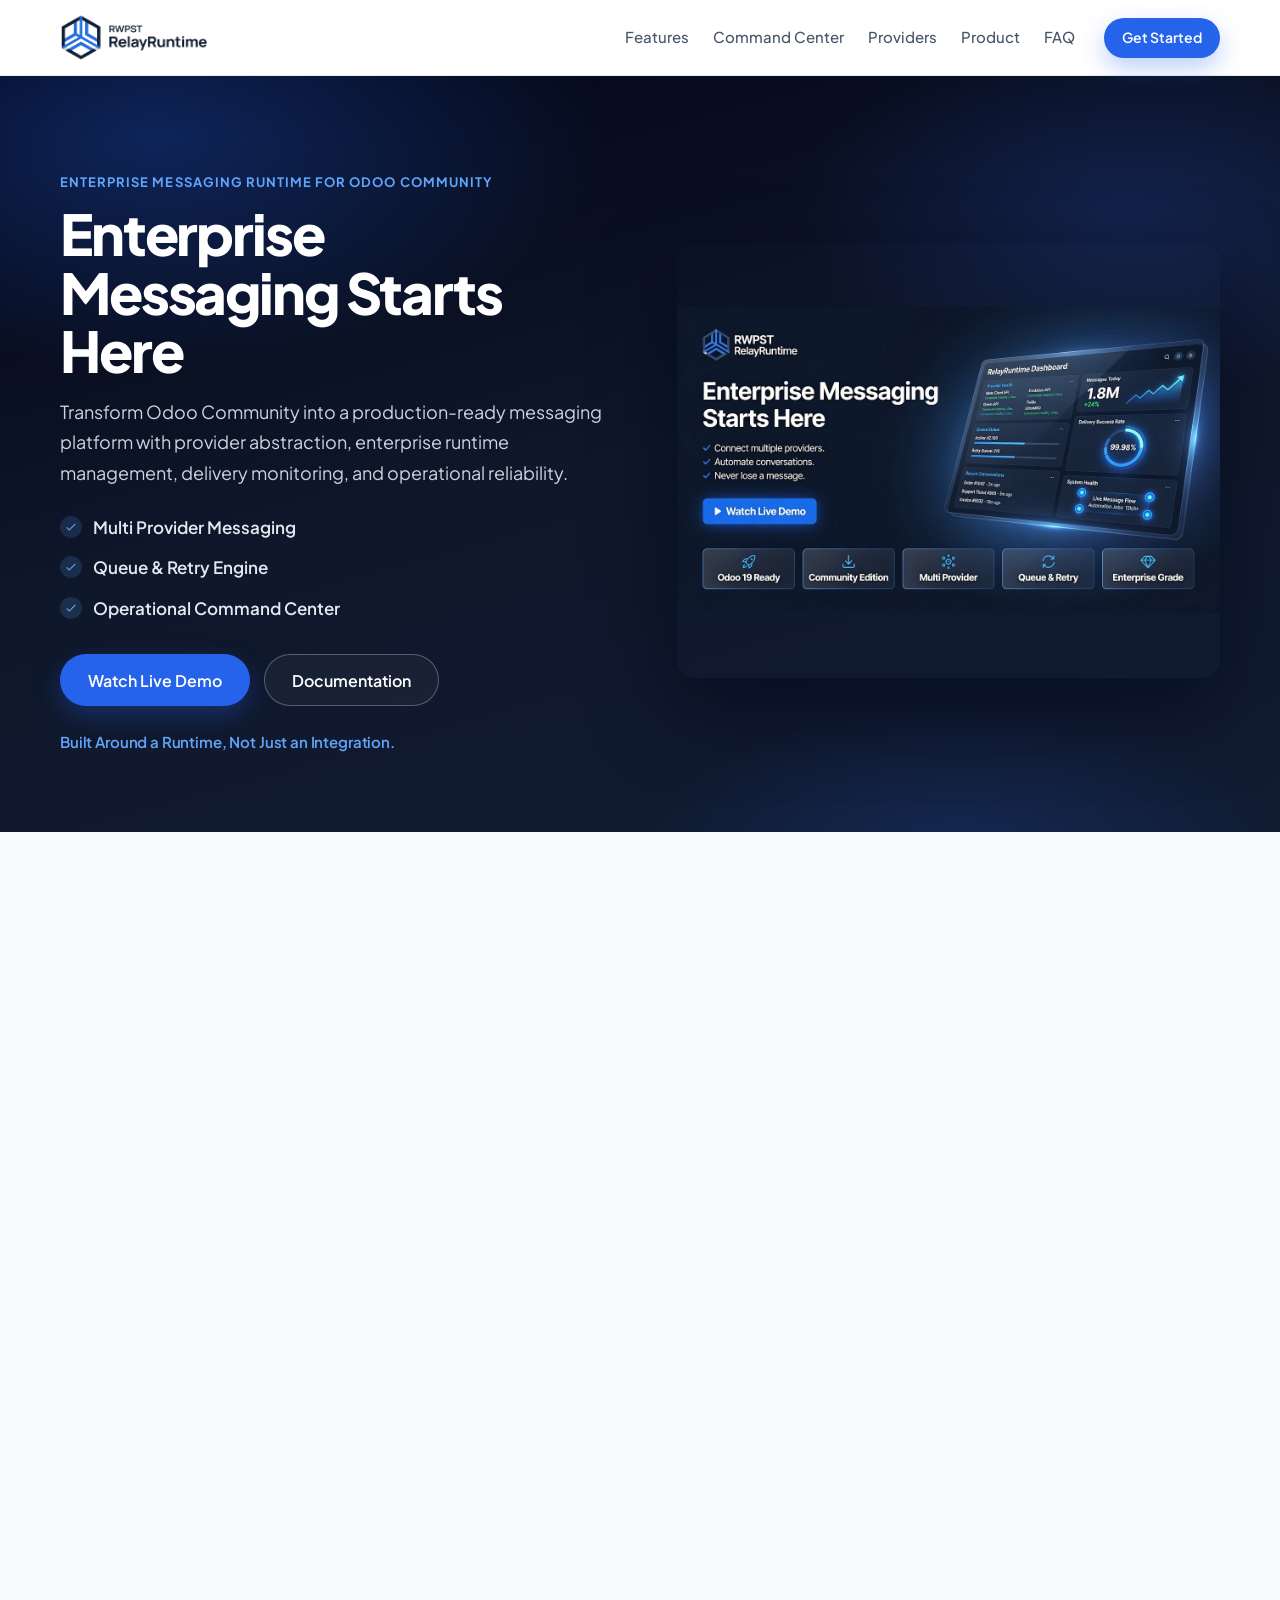
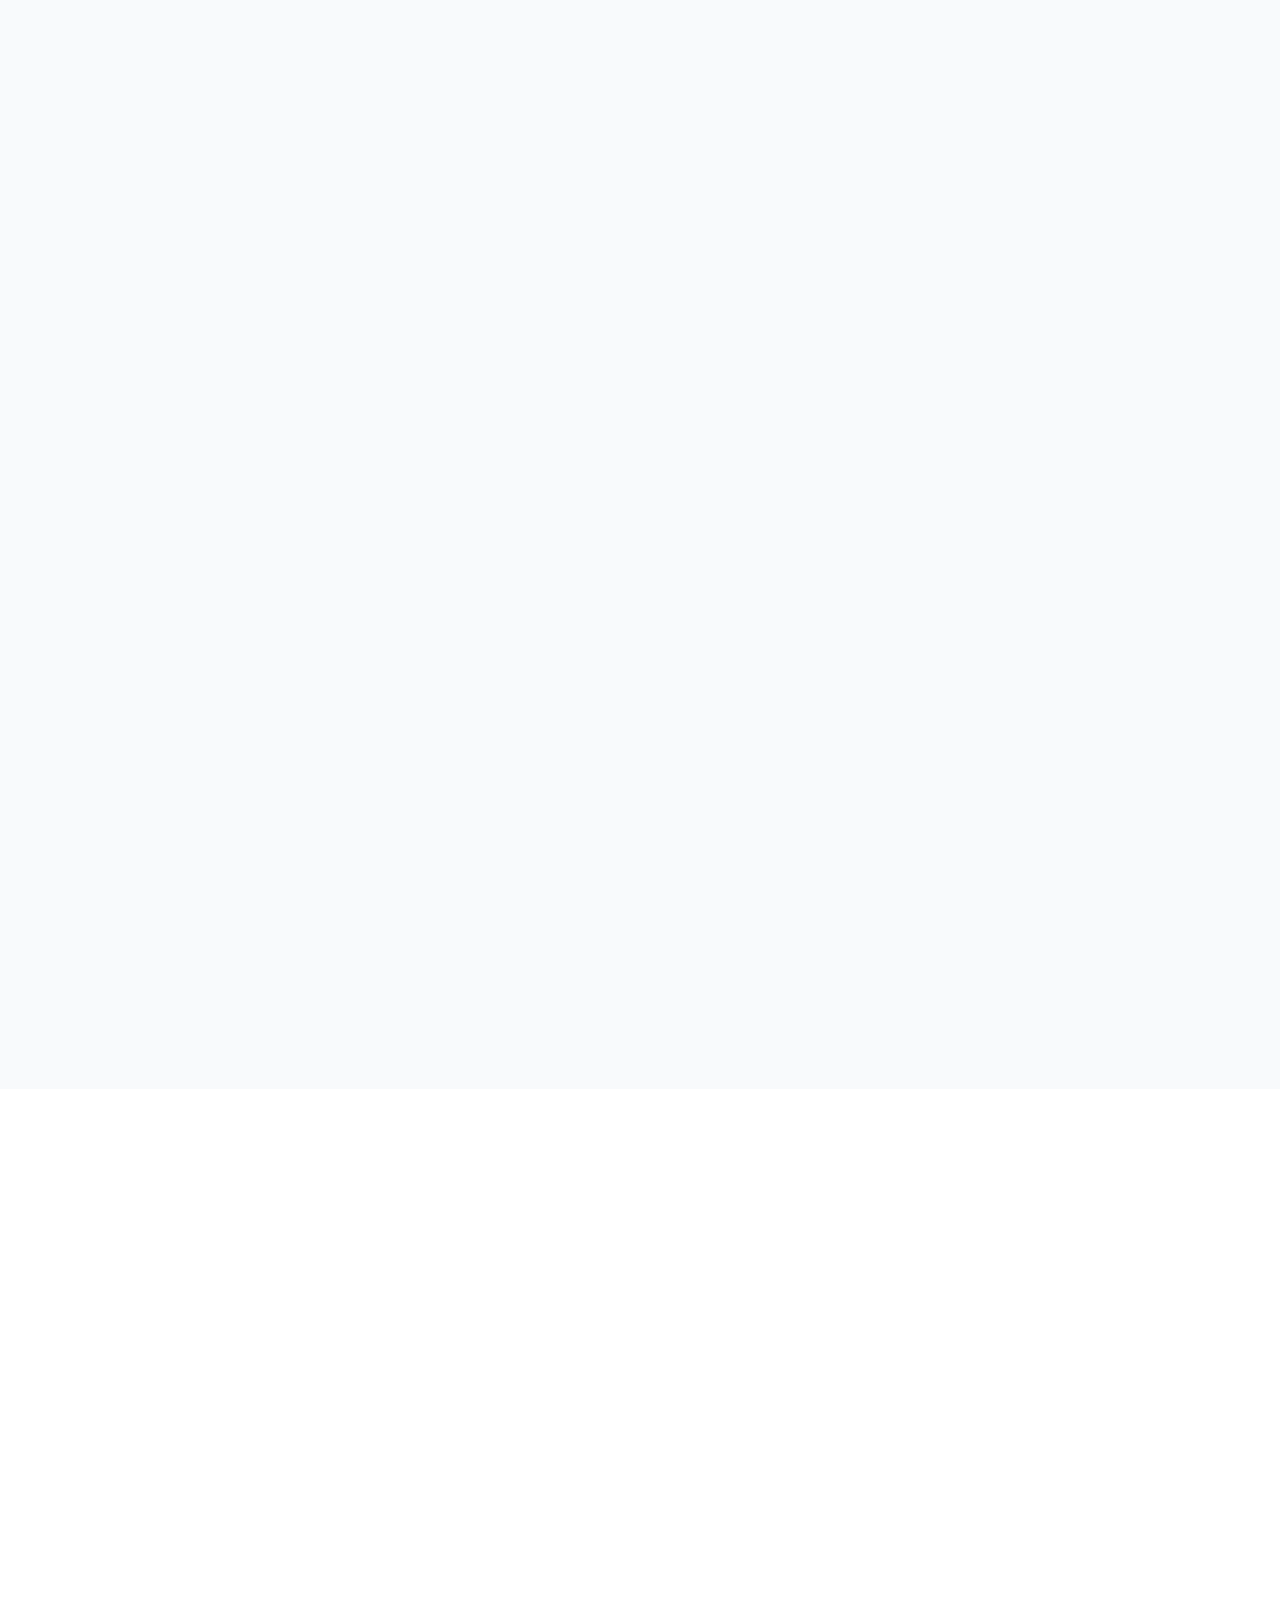
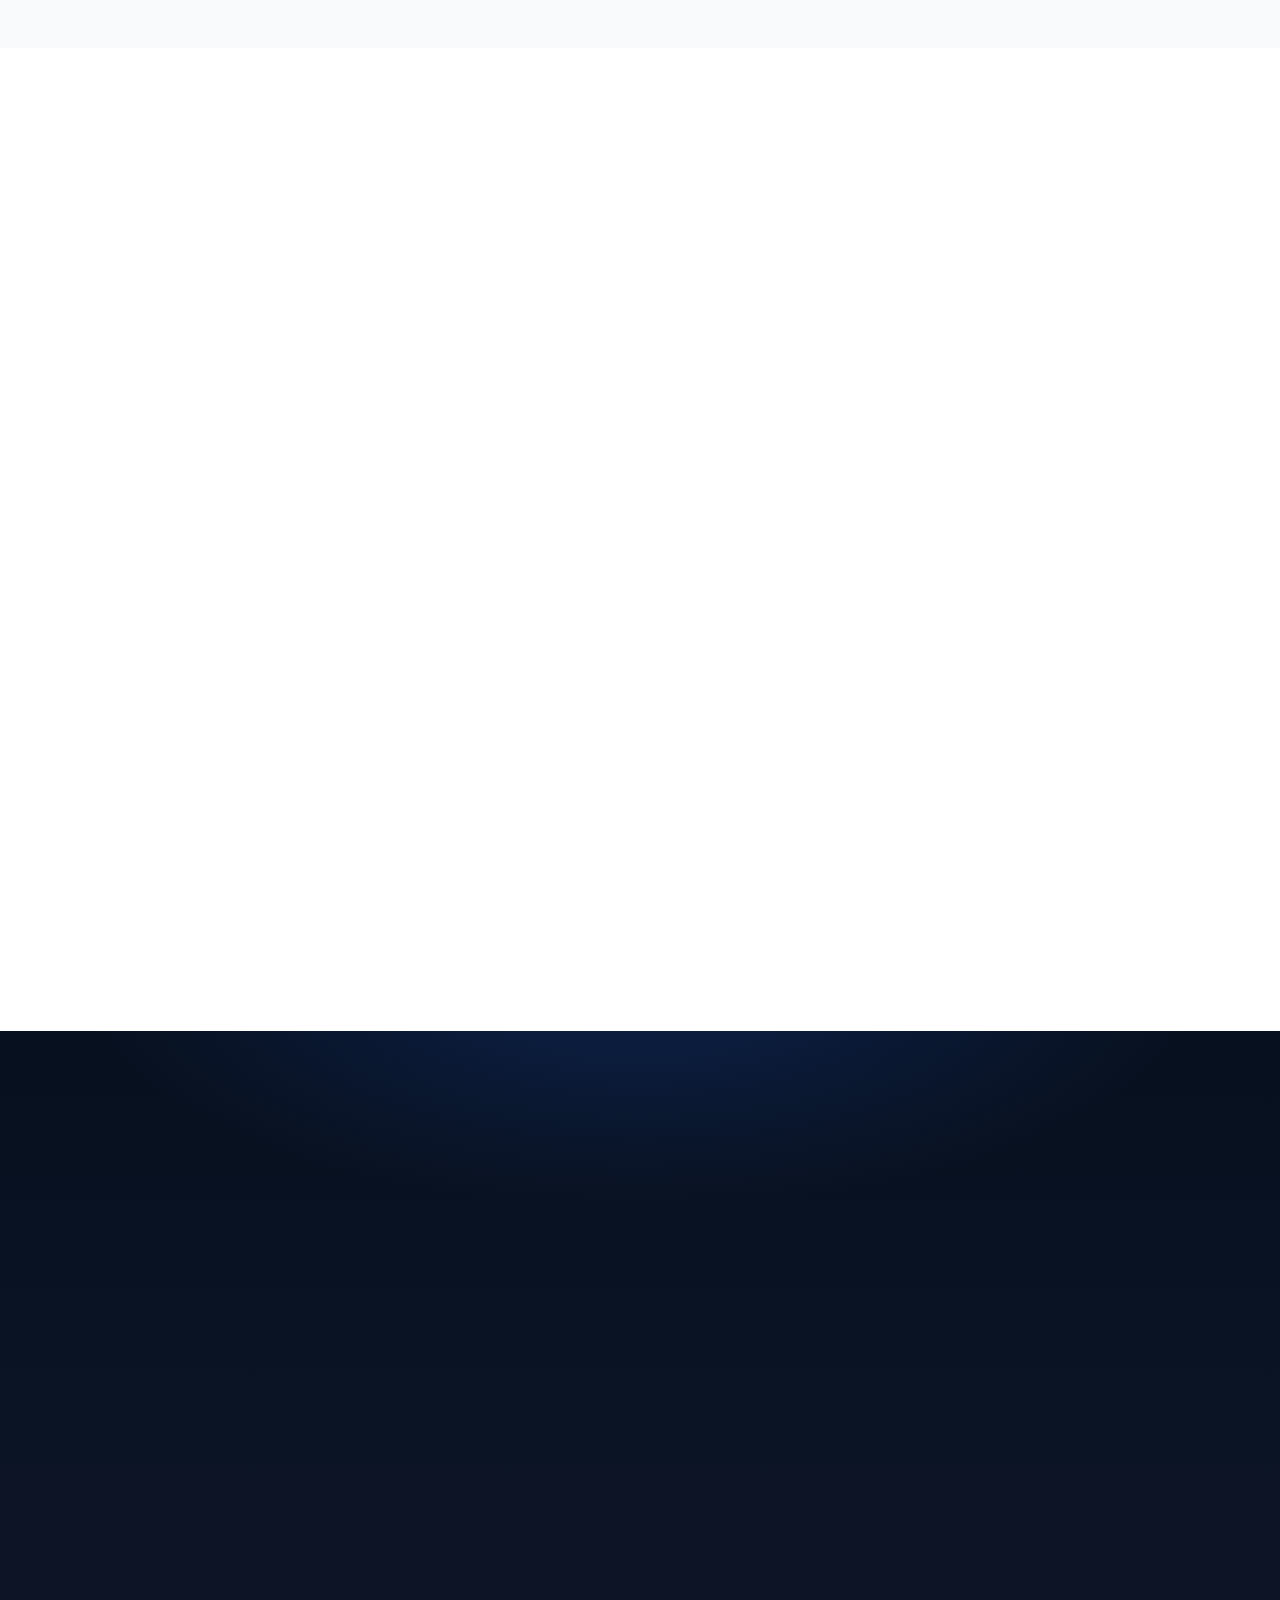
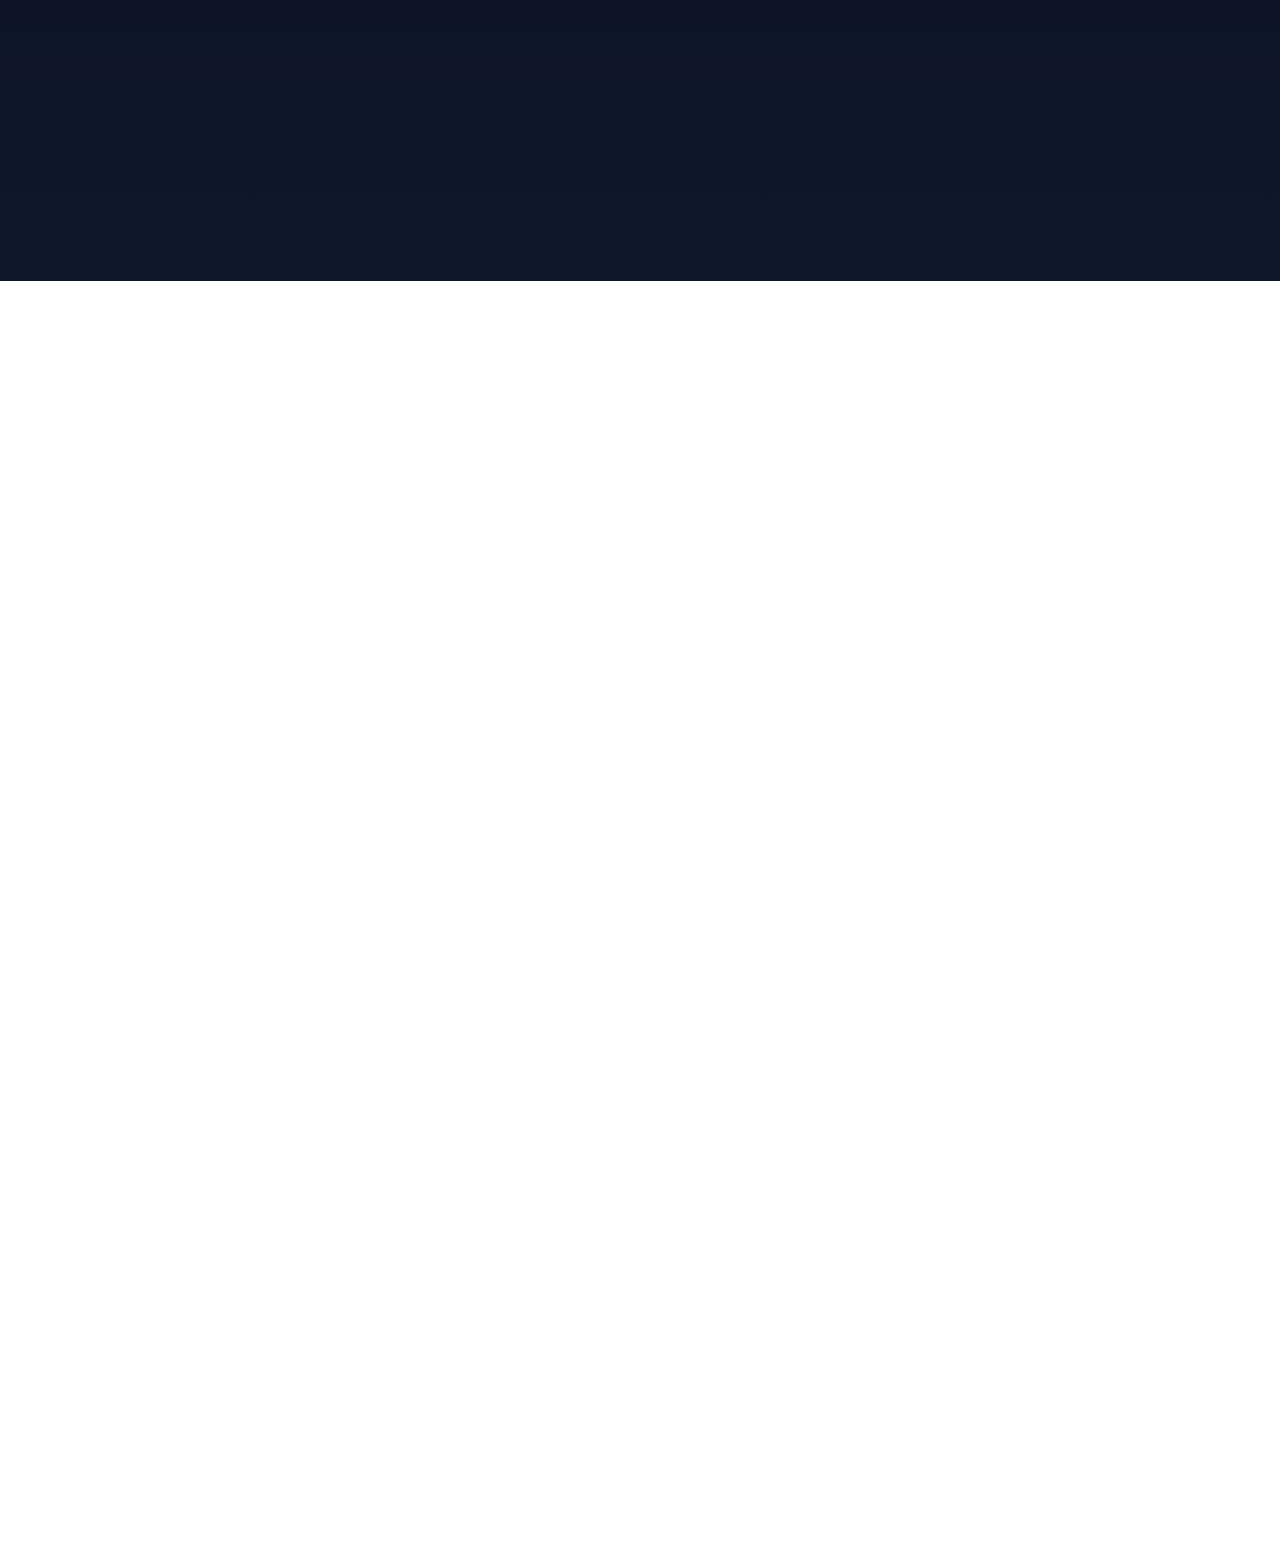
==== index.html @ c76830ab "deploy: create dedicated GitHub Pages website branch Co-authored-by: Cursor <cursoragent@cursor.com>" ====
<!DOCTYPE html>
<html lang="en">
<head>
  <meta charset="UTF-8">
  <meta name="viewport" content="width=device-width, initial-scale=1.0">
  <title>RelayRuntime | Enterprise Messaging Runtime for Odoo Community</title>
  <meta name="description" content="RelayRuntime transforms Odoo Community into a production-ready enterprise messaging platform with provider abstraction, queue management, retry engine, delivery monitoring, and operational analytics.">
  <meta name="keywords" content="Odoo WhatsApp, Enterprise Messaging, WhatsApp Integration, Provider Abstraction, Queue Engine, Retry Engine, RelayRuntime">
  <meta name="author" content="RWPST">
  <meta name="robots" content="index, follow">
  <meta name="theme-color" content="#0f172a">
  <link rel="canonical" href="https://nagwagabr-rwpst.github.io/odoo-whatsapp-platform/">
  <link rel="icon" href="assets/AppIcon.svg" type="image/svg+xml">
  <link rel="alternate icon" href="assets/AppIcon.png" type="image/png">
  <link rel="apple-touch-icon" href="assets/AppIcon.png">

  <meta property="og:type" content="website">
  <meta property="og:site_name" content="RelayRuntime">
  <meta property="og:title" content="RelayRuntime | Enterprise Messaging Runtime for Odoo Community">
  <meta property="og:description" content="RelayRuntime transforms Odoo Community into a production-ready enterprise messaging platform with provider abstraction, queue management, retry engine, delivery monitoring, and operational analytics.">
  <meta property="og:image" content="https://nagwagabr-rwpst.github.io/odoo-whatsapp-platform/assets/HorizontalLogo.png">
  <meta property="og:image:type" content="image/png">
  <meta property="og:image:alt" content="RelayRuntime — official horizontal brand logo">
  <meta property="og:url" content="https://nagwagabr-rwpst.github.io/odoo-whatsapp-platform/">

  <meta name="twitter:card" content="summary">
  <meta name="twitter:title" content="RelayRuntime | Enterprise Messaging Runtime for Odoo Community">
  <meta name="twitter:description" content="Enterprise Messaging Runtime for Odoo Community — provider abstraction, queue engine, retry engine, and operational command center.">
  <meta name="twitter:image" content="https://nagwagabr-rwpst.github.io/odoo-whatsapp-platform/assets/HorizontalLogo.png">
  <meta name="twitter:image:alt" content="RelayRuntime — official horizontal brand logo">

  <script type="application/ld+json">
  {
    "@context": "https://schema.org",
    "@type": "SoftwareApplication",
    "name": "RelayRuntime",
    "applicationCategory": "BusinessApplication",
    "operatingSystem": "Odoo 19 Community",
    "description": "Enterprise Messaging Runtime for Odoo Community with provider abstraction, queue processing, retry policies, operational monitoring, and delivery analytics.",
    "offers": {
      "@type": "Offer",
      "price": "0",
      "priceCurrency": "USD"
    },
    "author": {
      "@type": "Organization",
      "name": "RWPST",
      "logo": "https://nagwagabr-rwpst.github.io/odoo-whatsapp-platform/assets/HorizontalLogo.png"
    },
    "image": "https://nagwagabr-rwpst.github.io/odoo-whatsapp-platform/assets/HorizontalLogo.png",
    "logo": "https://nagwagabr-rwpst.github.io/odoo-whatsapp-platform/assets/HorizontalLogo.png",
    "url": "https://nagwagabr-rwpst.github.io/odoo-whatsapp-platform/"
  }
  </script>

  <script>document.documentElement.classList.add("js");</script>
  <link rel="preload" as="image" href="assets/HorizontalLogo.svg" type="image/svg+xml">
  <link rel="preload" as="image" href="assets/banner_1.png" fetchpriority="high">
  <link rel="preconnect" href="https://fonts.googleapis.com">
  <link rel="preconnect" href="https://fonts.gstatic.com" crossorigin>
  <link href="https://fonts.googleapis.com/css2?family=Plus+Jakarta+Sans:wght@400;500;600;700;800&display=swap" rel="stylesheet">
  <link rel="stylesheet" href="css/style.css">
  <link rel="stylesheet" href="css/responsive.css">
</head>
<body>
  <a class="skip-link" href="#main">Skip to content</a>

  <header class="site-header" id="top" data-header>
    <nav class="nav" aria-label="Primary">
      <a class="brand brand--desktop" href="#top" aria-label="RelayRuntime — home">
        <img
          class="brand__logo"
          src="assets/HorizontalLogo.svg"
          alt="RWPST RelayRuntime"
          width="240"
          height="56"
          decoding="async"
        >
      </a>
      <a class="brand brand--mobile" href="#top" aria-label="RelayRuntime — home">
        <img
          class="brand__appicon"
          src="assets/AppIcon.svg"
          alt=""
          width="40"
          height="40"
          decoding="async"
        >
        <span class="brand__name">RelayRuntime</span>
      </a>

      <button class="nav__toggle" type="button" aria-expanded="false" aria-controls="nav-menu" aria-label="Open navigation menu">
        <span class="nav__toggle-bars" aria-hidden="true">
          <span></span><span></span><span></span>
        </span>
      </button>

      <ul class="nav__menu" id="nav-menu">
        <li><a href="#features">Features</a></li>
        <li><a href="#command-center">Command Center</a></li>
        <li><a href="#providers">Providers</a></li>
        <li><a href="#experience">Product</a></li>
        <li><a href="#faq">FAQ</a></li>
        <li><a class="btn btn--sm btn--primary" href="#cta">Get Started</a></li>
      </ul>
    </nav>
  </header>

  <main id="main">

    <!-- 1. Hero -->
    <section class="hero" id="hero" aria-labelledby="hero-title">
      <div class="hero__glow" aria-hidden="true"></div>
      <div class="container hero__grid">
        <div class="hero__content">
          <p class="eyebrow">Enterprise Messaging Runtime for Odoo Community</p>
          <h1 id="hero-title">Enterprise Messaging Starts Here</h1>
          <p class="hero__sub">
            Transform Odoo Community into a production-ready messaging platform with provider abstraction, enterprise runtime management, delivery monitoring, and operational reliability.
          </p>
          <ul class="hero__bullets" aria-label="Key capabilities">
            <li>
              <span class="check" aria-hidden="true">
                <svg viewBox="0 0 20 20"><path d="M7.5 13.2 4.3 10l-1.1 1.1L7.5 15.4l9.3-9.3L15.7 5z"/></svg>
              </span>
              Multi Provider Messaging
            </li>
            <li>
              <span class="check" aria-hidden="true">
                <svg viewBox="0 0 20 20"><path d="M7.5 13.2 4.3 10l-1.1 1.1L7.5 15.4l9.3-9.3L15.7 5z"/></svg>
              </span>
              Queue &amp; Retry Engine
            </li>
            <li>
              <span class="check" aria-hidden="true">
                <svg viewBox="0 0 20 20"><path d="M7.5 13.2 4.3 10l-1.1 1.1L7.5 15.4l9.3-9.3L15.7 5z"/></svg>
              </span>
              Operational Command Center
            </li>
          </ul>
          <div class="hero__actions">
            <a class="btn btn--primary btn--lg" href="#experience">
              Watch Live Demo
            </a>
            <a class="btn btn--ghost btn--lg" href="https://github.com/nagwagabr-rwpst/odoo-whatsapp-platform/tree/main/docs" target="_blank" rel="noopener noreferrer">
              Documentation
              <span class="sr-only">(opens in a new tab)</span>
            </a>
          </div>
          <p class="hero__positioning">Built Around a Runtime, Not Just an Integration.</p>
        </div>

        <div class="hero__visual">
          <figure class="hero-media">
            <button type="button" class="lightbox-trigger hero-media__trigger" data-lightbox="assets/banner_1.png" data-alt="RelayRuntime operational dashboard from the official hero banner" aria-label="Enlarge product visual from hero banner">
              <img
                class="hero-media__img"
                src="assets/banner_1.png"
                alt="RelayRuntime operational dashboard — multi-provider health, queue status, and delivery analytics"
                width="1260"
                height="630"
                decoding="async"
                fetchpriority="high"
                sizes="(max-width: 768px) 100vw, 48vw"
              >
            </button>
            <figcaption class="sr-only">Official RelayRuntime hero banner — product visual</figcaption>
          </figure>
        </div>
      </div>
    </section>

    <!-- 2. Problem -->
    <section class="section section--muted" id="problem" aria-labelledby="problem-title">
      <div class="container">
        <header class="section__header reveal reveal--up">
          <h2 id="problem-title">Enterprise Messaging Is More Than Sending Messages</h2>
          <p class="section__lead">
            Businesses quickly outgrow basic messaging integrations.
            As messaging volume increases, organizations face delivery failures, provider limitations, missing observability, and operational complexity.
            RelayRuntime solves these challenges by introducing an enterprise messaging runtime.
          </p>
        </header>
        <div class="card-grid card-grid--3">
          <article class="card card--problem reveal reveal--in" style="--delay: 0">
            <div class="card__icon" aria-hidden="true">
              <svg viewBox="0 0 24 24" fill="none" stroke="currentColor" stroke-width="1.75"><path d="M12 3v3M12 18v3M3 12h3M18 12h3M5.6 5.6l2.1 2.1M16.3 16.3l2.1 2.1M18.4 5.6l-2.1 2.1M7.7 16.3l-2.1 2.1"/><circle cx="12" cy="12" r="3.5"/></svg>
            </div>
            <h3>Single Provider Dependency</h3>
            <p>Tight coupling to one provider locks workflows and blocks change.</p>
          </article>
          <article class="card card--problem reveal reveal--in" style="--delay: 1">
            <div class="card__icon" aria-hidden="true">
              <svg viewBox="0 0 24 24" fill="none" stroke="currentColor" stroke-width="1.75"><path d="M4 12h4l2-6 4 12 2-6h4"/></svg>
            </div>
            <h3>No Retry Engine</h3>
            <p>Failed deliveries disappear without structured recovery policies.</p>
          </article>
          <article class="card card--problem reveal reveal--in" style="--delay: 2">
            <div class="card__icon" aria-hidden="true">
              <svg viewBox="0 0 24 24" fill="none" stroke="currentColor" stroke-width="1.75"><rect x="3" y="4" width="18" height="6" rx="1.5"/><rect x="3" y="14" width="18" height="6" rx="1.5"/></svg>
            </div>
            <h3>No Queue Processing</h3>
            <p>Volume spikes overwhelm ad-hoc send buttons and block operations.</p>
          </article>
          <article class="card card--problem reveal reveal--in" style="--delay: 3">
            <div class="card__icon" aria-hidden="true">
              <svg viewBox="0 0 24 24" fill="none" stroke="currentColor" stroke-width="1.75"><path d="M3 12a9 9 0 1 0 9-9"/><path d="M3 4v5h5"/><circle cx="12" cy="12" r="2"/></svg>
            </div>
            <h3>No Monitoring</h3>
            <p>Operators cannot observe queues, campaigns, or live delivery health.</p>
          </article>
          <article class="card card--problem reveal reveal--in" style="--delay: 4">
            <div class="card__icon" aria-hidden="true">
              <svg viewBox="0 0 24 24" fill="none" stroke="currentColor" stroke-width="1.75"><path d="M4 19V5"/><path d="M4 19h16"/><path d="M8 15v-4"/><path d="M12 15V8"/><path d="M16 15v-6"/></svg>
            </div>
            <h3>No Delivery Analytics</h3>
            <p>Without delivery analytics, teams cannot measure or improve reliability.</p>
          </article>
          <article class="card card--problem reveal reveal--in" style="--delay: 5">
            <div class="card__icon" aria-hidden="true">
              <svg viewBox="0 0 24 24" fill="none" stroke="currentColor" stroke-width="1.75"><path d="M12 7v5l3 2"/><circle cx="12" cy="12" r="9"/></svg>
            </div>
            <h3>Manual Operations</h3>
            <p>Manual interventions do not scale when messaging becomes mission-critical.</p>
          </article>
        </div>
      </div>
    </section>

    <!-- 3. Solution -->
    <section class="section" id="solution" aria-labelledby="solution-title">
      <div class="container">
        <header class="section__header reveal reveal--up">
          <p class="eyebrow">Production Ready. Not Demo Ready.</p>
          <h2 id="solution-title">One Runtime. Multiple Providers.</h2>
          <p class="section__lead">
            RelayRuntime introduces a messaging runtime layer between Odoo and providers.
          </p>
        </header>
        <div class="solution-panel reveal reveal--in">
          <p class="solution-panel__intro">The runtime handles</p>
          <ul class="solution-list">
            <li>Routing</li>
            <li>Queues</li>
            <li>Retry</li>
            <li>Monitoring</li>
            <li>Analytics</li>
            <li>Provider abstraction</li>
          </ul>
        </div>
      </div>
    </section>

    <!-- 4. Key Features -->
    <section class="section section--muted" id="features" aria-labelledby="features-title">
      <div class="container">
        <header class="section__header reveal reveal--up">
          <h2 id="features-title">Key Features</h2>
          <p class="section__lead">
            Built Around a Runtime, Not Just an Integration — queue engine, retry engine, delivery analytics, and provider independence.
          </p>
        </header>
        <div class="card-grid card-grid--3">
          <article class="card card--feature reveal reveal--in" style="--delay: 0">
            <div class="card__icon card__icon--accent" aria-hidden="true">
              <svg viewBox="0 0 24 24" fill="none" stroke="currentColor" stroke-width="1.75"><circle cx="6" cy="12" r="2.5"/><circle cx="18" cy="6" r="2.5"/><circle cx="18" cy="18" r="2.5"/><path d="M8.3 11.2 15.5 7.2M8.3 12.8l7.2 4"/></svg>
            </div>
            <h3>Multi Provider</h3>
            <p>Connect Meta, Green API, Evolution, Twilio, UltraMsg, Gupshup, or a custom provider through one runtime.</p>
          </article>
          <article class="card card--feature reveal reveal--in" style="--delay: 1">
            <div class="card__icon card__icon--accent" aria-hidden="true">
              <svg viewBox="0 0 24 24" fill="none" stroke="currentColor" stroke-width="1.75"><path d="M4 7h12v4H4z"/><path d="M8 13h12v4H8z"/><path d="M4 17h2"/><path d="M18 7h2"/></svg>
            </div>
            <h3>Queue Engine</h3>
            <p>Process outbound messaging through a durable queue engine designed for production volume.</p>
          </article>
          <article class="card card--feature reveal reveal--in" style="--delay: 2">
            <div class="card__icon card__icon--accent" aria-hidden="true">
              <svg viewBox="0 0 24 24" fill="none" stroke="currentColor" stroke-width="1.75"><path d="M20 12a8 8 0 1 1-2.2-5.5"/><path d="M20 4v4h-4"/></svg>
            </div>
            <h3>Retry Engine</h3>
            <p>Recover failed deliveries with structured retry policies and execution lineage.</p>
          </article>
          <article class="card card--feature reveal reveal--in" style="--delay: 3">
            <div class="card__icon card__icon--accent" aria-hidden="true">
              <svg viewBox="0 0 24 24" fill="none" stroke="currentColor" stroke-width="1.75"><path d="M4 6h16M4 12h16M4 18h10"/><circle cx="18" cy="18" r="3"/></svg>
            </div>
            <h3>Bulk Messaging</h3>
            <p>Run enterprise bulk campaigns with operational control from the Command Center.</p>
          </article>
          <article class="card card--feature reveal reveal--in" style="--delay: 4">
            <div class="card__icon card__icon--accent" aria-hidden="true">
              <svg viewBox="0 0 24 24" fill="none" stroke="currentColor" stroke-width="1.75"><path d="M4 19V5h16"/><path d="M7 15l3-4 3 2 4-6"/></svg>
            </div>
            <h3>Delivery Analytics</h3>
            <p>Track every delivery with dashboards, logs, and runtime KPIs built for operators.</p>
          </article>
          <article class="card card--feature reveal reveal--in" style="--delay: 5">
            <div class="card__icon card__icon--accent" aria-hidden="true">
              <svg viewBox="0 0 24 24" fill="none" stroke="currentColor" stroke-width="1.75"><path d="M7 8h10M7 12h6"/><path d="M5 4h14a2 2 0 0 1 2 2v9a2 2 0 0 1-2 2H9l-4 3v-3H5a2 2 0 0 1-2-2V6a2 2 0 0 1 2-2z"/></svg>
            </div>
            <h3>Automation &amp; Webhooks</h3>
            <p>Extend workflows with automation hooks while keeping provider details behind the runtime.</p>
          </article>
        </div>
      </div>
    </section>

    <!-- 5. Operational Command Center -->
    <section class="section" id="command-center" aria-labelledby="cc-title">
      <div class="container">
        <div class="split">
          <div class="split__content reveal reveal--up">
            <p class="eyebrow">Enterprise Operational Command Center</p>
            <h2 id="cc-title">One Dashboard.<br>Complete Visibility.</h2>
            <p class="section__lead section__lead--left">
              Manage every aspect of enterprise messaging from one operational dashboard.
            </p>
            <p class="positioning-line">Observe every message. Monitor every queue. Track every delivery.</p>
            <ul class="feature-checklist">
              <li>Runtime KPIs</li>
              <li>Campaigns</li>
              <li>Bulk Messaging</li>
              <li>Live Monitor</li>
              <li>Logs</li>
              <li>Runtime Settings</li>
            </ul>
          </div>
          <div class="split__media reveal reveal--scale">
            <figure class="browser-frame">
              <div class="browser-frame__chrome" aria-hidden="true">
                <span></span><span></span><span></span>
                <span class="browser-frame__url">relayruntime · command center</span>
              </div>
              <button type="button" class="lightbox-trigger" data-lightbox="assets/screenshots/01_command_center.png" data-alt="RelayRuntime Operational Command Center dashboard" aria-label="Enlarge Command Center screenshot">
                <img src="assets/screenshots/01_command_center.png" alt="RelayRuntime Operational Command Center showing runtime KPIs and workspaces" width="1280" height="720" loading="lazy" decoding="async" sizes="(max-width: 1024px) 100vw, 55vw">
              </button>
            </figure>
          </div>
        </div>
      </div>
    </section>

    <!-- 6. Provider Abstraction -->
    <section class="section section--dark" id="abstraction" aria-labelledby="abstraction-title">
      <div class="container">
        <header class="section__header reveal reveal--up">
          <p class="eyebrow">Provider Independence</p>
          <h2 id="abstraction-title">Switch Providers Without Changing Business Logic</h2>
          <p class="section__lead">
            Replace providers. Never rewrite workflows.
          </p>
        </header>
        <div class="abstraction-diagram reveal reveal--in" role="img" aria-label="Business Logic flows into RelayRuntime, which routes to Meta, Green API, Evolution, Twilio, UltraMsg, and Gupshup">
          <div class="abstraction-diagram__tier">
            <div class="abstraction-node abstraction-node--top">Business Logic</div>
          </div>
          <div class="abstraction-diagram__connector" aria-hidden="true">
            <span class="abstraction-diagram__line"></span>
          </div>
          <div class="abstraction-diagram__tier">
            <div class="abstraction-node abstraction-node--runtime">
              <img src="assets/AppIcon.svg" alt="" width="32" height="32" decoding="async" aria-hidden="true">
              RelayRuntime
            </div>
          </div>
          <div class="abstraction-diagram__connector" aria-hidden="true">
            <span class="abstraction-diagram__line"></span>
          </div>
          <div class="abstraction-diagram__providers">
            <div class="abstraction-node abstraction-node--provider">Meta</div>
            <div class="abstraction-node abstraction-node--provider">Green API</div>
            <div class="abstraction-node abstraction-node--provider">Evolution</div>
            <div class="abstraction-node abstraction-node--provider">Twilio</div>
            <div class="abstraction-node abstraction-node--provider">UltraMsg</div>
            <div class="abstraction-node abstraction-node--provider">Gupshup</div>
          </div>
        </div>
        <p class="section__footer-note reveal reveal--in">
          RelayRuntime isolates business workflows from provider implementations.
        </p>
      </div>
    </section>

    <!-- 7. Product Experience -->
    <section class="section" id="experience" aria-labelledby="experience-title">
      <div class="container">
        <header class="section__header reveal reveal--up">
          <h2 id="experience-title">Built For Daily Operations</h2>
          <p class="section__lead">
            Real product screens from the Operational Command Center — production-ready messaging operations for Odoo Community.
          </p>
        </header>
        <div class="experience-grid">
          <article class="experience-card reveal reveal--scale" style="--delay: 0">
            <figure class="browser-frame">
              <div class="browser-frame__chrome" aria-hidden="true"><span></span><span></span><span></span></div>
              <button type="button" class="lightbox-trigger" data-lightbox="assets/screenshots/01_command_center.png" data-alt="Command Center screenshot" aria-label="Enlarge Command Center screenshot">
                <img src="assets/screenshots/01_command_center.png" alt="Command Center — runtime KPIs and operational workspaces" width="1280" height="720" loading="lazy" decoding="async" sizes="(max-width: 768px) 100vw, 45vw">
              </button>
            </figure>
            <div class="experience-card__body">
              <h3>Command Center</h3>
              <p>Operate campaigns, queues, and runtime health from one enterprise dashboard.</p>
            </div>
          </article>
          <article class="experience-card reveal reveal--scale" style="--delay: 1">
            <figure class="browser-frame">
              <div class="browser-frame__chrome" aria-hidden="true"><span></span><span></span><span></span></div>
              <button type="button" class="lightbox-trigger" data-lightbox="assets/screenshots/02_settings.png" data-alt="Runtime Settings screenshot" aria-label="Enlarge Runtime Settings screenshot">
                <img src="assets/screenshots/02_settings.png" alt="Runtime Settings — provider configuration and messaging preferences" width="1280" height="720" loading="lazy" decoding="async" sizes="(max-width: 768px) 100vw, 45vw">
              </button>
            </figure>
            <div class="experience-card__body">
              <h3>Runtime Settings</h3>
              <p>Configure providers and runtime behavior without rewriting business logic.</p>
            </div>
          </article>
          <article class="experience-card reveal reveal--scale" style="--delay: 2">
            <figure class="browser-frame">
              <div class="browser-frame__chrome" aria-hidden="true"><span></span><span></span><span></span></div>
              <button type="button" class="lightbox-trigger" data-lightbox="assets/screenshots/03_bulk_wizard.png" data-alt="Bulk Messaging screenshot" aria-label="Enlarge Bulk Messaging screenshot">
                <img src="assets/screenshots/03_bulk_wizard.png" alt="Bulk Messaging wizard with recipients and attachments" width="1280" height="720" loading="lazy" decoding="async" sizes="(max-width: 768px) 100vw, 45vw">
              </button>
            </figure>
            <div class="experience-card__body">
              <h3>Bulk Messaging</h3>
              <p>Launch bulk messaging with controlled recipients, attachments, and execution tracking.</p>
            </div>
          </article>
          <article class="experience-card reveal reveal--scale" style="--delay: 3">
            <figure class="browser-frame">
              <div class="browser-frame__chrome" aria-hidden="true"><span></span><span></span><span></span></div>
              <button type="button" class="lightbox-trigger" data-lightbox="assets/screenshots/06_delivery_dashboard.png" data-alt="Delivery Dashboard screenshot" aria-label="Enlarge Delivery Dashboard screenshot">
                <img src="assets/screenshots/06_delivery_dashboard.png" alt="Delivery Dashboard with delivery analytics and message logs" width="1280" height="720" loading="lazy" decoding="async" sizes="(max-width: 768px) 100vw, 45vw">
              </button>
            </figure>
            <div class="experience-card__body">
              <h3>Delivery Dashboard</h3>
              <p>Inspect delivery analytics and logs to track every message through the runtime.</p>
            </div>
          </article>
        </div>
      </div>
    </section>

    <!-- 8. Supported Providers -->
    <section class="section section--muted" id="providers" aria-labelledby="providers-title">
      <div class="container">
        <header class="section__header reveal reveal--up">
          <h2 id="providers-title">Supported Providers</h2>
          <p class="section__lead">Provider independence by design.</p>
        </header>
        <ul class="provider-grid reveal reveal--in">
          <li class="provider-card"><span class="provider-card__mark" aria-hidden="true">M</span><span class="provider-card__name">Meta Cloud API</span></li>
          <li class="provider-card"><span class="provider-card__mark" aria-hidden="true">G</span><span class="provider-card__name">Green API</span></li>
          <li class="provider-card"><span class="provider-card__mark" aria-hidden="true">E</span><span class="provider-card__name">Evolution API</span></li>
          <li class="provider-card"><span class="provider-card__mark" aria-hidden="true">U</span><span class="provider-card__name">UltraMsg</span></li>
          <li class="provider-card"><span class="provider-card__mark" aria-hidden="true">T</span><span class="provider-card__name">Twilio</span></li>
          <li class="provider-card"><span class="provider-card__mark" aria-hidden="true">G</span><span class="provider-card__name">Gupshup</span></li>
          <li class="provider-card provider-card--custom"><span class="provider-card__mark" aria-hidden="true">+</span><span class="provider-card__name">Custom Provider</span></li>
        </ul>
      </div>
    </section>

    <!-- 9. Deployment -->
    <section class="section" id="deployment" aria-labelledby="deployment-title">
      <div class="container">
        <header class="section__header reveal reveal--up">
          <h2 id="deployment-title">Deploy In Minutes</h2>
          <p class="section__lead">Production Ready enterprise messaging for Odoo Community environments.</p>
        </header>
        <div class="deploy-grid">
          <article class="card card--deploy reveal reveal--in" style="--delay: 0">
            <h3>Docker Ready</h3>
            <p>Container-friendly deployment for modern infrastructure.</p>
          </article>
          <article class="card card--deploy reveal reveal--in" style="--delay: 1">
            <h3>Odoo Community Ready</h3>
            <p>Designed specifically for Odoo Community installations.</p>
          </article>
          <article class="card card--deploy reveal reveal--in" style="--delay: 2">
            <h3>Odoo 19 Ready</h3>
            <p>Built and validated for Odoo 19.</p>
          </article>
          <article class="card card--deploy reveal reveal--in" style="--delay: 3">
            <h3>Production Ready</h3>
            <p>Not Demo Ready — engineered for operational reliability.</p>
          </article>
          <article class="card card--deploy reveal reveal--in" style="--delay: 4">
            <h3>VPS Ready</h3>
            <p>Deploy on standard VPS hosts with minimal friction.</p>
          </article>
        </div>
      </div>
    </section>

    <!-- 10. FAQ -->
    <section class="section section--muted" id="faq" aria-labelledby="faq-title">
      <div class="container container--narrow">
        <header class="section__header reveal reveal--up">
          <h2 id="faq-title">Frequently Asked Questions</h2>
        </header>
        <div class="faq">
          <div class="faq__item reveal reveal--in">
            <h3>
              <button type="button" class="faq__trigger" aria-expanded="false" aria-controls="faq-1" id="faq-q1">
                What is RelayRuntime?
                <span class="faq__icon" aria-hidden="true"></span>
              </button>
            </h3>
            <div class="faq__panel" id="faq-1" role="region" aria-labelledby="faq-q1" hidden>
              <p>RelayRuntime is an Enterprise Messaging Runtime for Odoo Community. It introduces a production-ready messaging runtime between Odoo and messaging providers — with provider abstraction, queue processing, retry policies, operational monitoring, and delivery analytics.</p>
            </div>
          </div>
          <div class="faq__item reveal reveal--in">
            <h3>
              <button type="button" class="faq__trigger" aria-expanded="false" aria-controls="faq-2" id="faq-q2">
                Does it support Odoo Community?
                <span class="faq__icon" aria-hidden="true"></span>
              </button>
            </h3>
            <div class="faq__panel" id="faq-2" role="region" aria-labelledby="faq-q2" hidden>
              <p>Yes. RelayRuntime is built for Odoo Community and is Odoo 19 ready.</p>
            </div>
          </div>
          <div class="faq__item reveal reveal--in">
            <h3>
              <button type="button" class="faq__trigger" aria-expanded="false" aria-controls="faq-3" id="faq-q3">
                Can I change providers later?
                <span class="faq__icon" aria-hidden="true"></span>
              </button>
            </h3>
            <div class="faq__panel" id="faq-3" role="region" aria-labelledby="faq-q3" hidden>
              <p>Yes. Provider Abstraction lets you switch providers without changing business logic. Replace providers. Never rewrite workflows.</p>
            </div>
          </div>
          <div class="faq__item reveal reveal--in">
            <h3>
              <button type="button" class="faq__trigger" aria-expanded="false" aria-controls="faq-4" id="faq-q4">
                Does it support Meta Cloud API?
                <span class="faq__icon" aria-hidden="true"></span>
              </button>
            </h3>
            <div class="faq__panel" id="faq-4" role="region" aria-labelledby="faq-q4" hidden>
              <p>Yes. Meta Cloud API is a supported provider alongside Green API, Evolution API, UltraMsg, Twilio, Gupshup, and Custom Provider options.</p>
            </div>
          </div>
          <div class="faq__item reveal reveal--in">
            <h3>
              <button type="button" class="faq__trigger" aria-expanded="false" aria-controls="faq-5" id="faq-q5">
                Can I use multiple providers?
                <span class="faq__icon" aria-hidden="true"></span>
              </button>
            </h3>
            <div class="faq__panel" id="faq-5" role="region" aria-labelledby="faq-q5" hidden>
              <p>Yes. Multi Provider Messaging is a core capability of the runtime, so you are not locked into a single provider dependency.</p>
            </div>
          </div>
          <div class="faq__item reveal reveal--in">
            <h3>
              <button type="button" class="faq__trigger" aria-expanded="false" aria-controls="faq-6" id="faq-q6">
                How does Queue Engine work?
                <span class="faq__icon" aria-hidden="true"></span>
              </button>
            </h3>
            <div class="faq__panel" id="faq-6" role="region" aria-labelledby="faq-q6" hidden>
              <p>The Queue Engine processes outbound messaging through the runtime layer between Odoo and providers, enabling controlled throughput, operational visibility, and reliable campaign execution.</p>
            </div>
          </div>
          <div class="faq__item reveal reveal--in">
            <h3>
              <button type="button" class="faq__trigger" aria-expanded="false" aria-controls="faq-7" id="faq-q7">
                How are failed messages retried?
                <span class="faq__icon" aria-hidden="true"></span>
              </button>
            </h3>
            <div class="faq__panel" id="faq-7" role="region" aria-labelledby="faq-q7" hidden>
              <p>The Retry Engine applies structured retry policies so failed deliveries can be recovered with operational tracking — instead of disappearing into manual follow-up.</p>
            </div>
          </div>
          <div class="faq__item reveal reveal--in">
            <h3>
              <button type="button" class="faq__trigger" aria-expanded="false" aria-controls="faq-8" id="faq-q8">
                Is it production ready?
                <span class="faq__icon" aria-hidden="true"></span>
              </button>
            </h3>
            <div class="faq__panel" id="faq-8" role="region" aria-labelledby="faq-q8" hidden>
              <p>Yes. RelayRuntime is Production Ready — Not Demo Ready — with enterprise runtime management, Operational Command Center visibility, and delivery analytics.</p>
            </div>
          </div>
        </div>
      </div>
    </section>

    <!-- 11. Final CTA -->
    <section class="cta" id="cta" aria-labelledby="cta-title">
      <div class="container cta__inner reveal reveal--up">
        <h2 id="cta-title">Ready To Modernize Your Messaging Infrastructure?</h2>
        <p class="cta__sub">Enterprise Messaging Starts Here — with provider abstraction, a queue engine, retry engine, and an Operational Command Center.</p>
        <div class="cta__actions">
          <a class="btn btn--primary btn--lg btn--glow" href="#experience">
            Watch Live Demo
          </a>
          <a class="btn btn--ghost-light btn--lg" href="https://github.com/nagwagabr-rwpst/odoo-whatsapp-platform/tree/main/docs" target="_blank" rel="noopener noreferrer">
            Read Documentation
            <span class="sr-only">(opens in a new tab)</span>
          </a>
        </div>
      </div>
    </section>

  </main>

  <!-- 12. Footer -->
  <footer class="site-footer" id="footer">
    <div class="container footer__grid">
      <div class="footer__brand">
        <a class="brand brand--footer" href="#top" aria-label="RelayRuntime — home">
          <img
            class="brand__logo"
            src="assets/HorizontalLogo.svg"
            alt="RWPST RelayRuntime"
            width="220"
            height="52"
            loading="lazy"
            decoding="async"
          >
        </a>
        <p>Enterprise Messaging Runtime for Odoo Community</p>
      </div>
      <nav class="footer__nav" aria-label="Footer">
        <a href="https://github.com/nagwagabr-rwpst/odoo-whatsapp-platform/tree/main/docs" target="_blank" rel="noopener noreferrer">Documentation<span class="sr-only"> (opens in a new tab)</span></a>
        <a href="https://github.com/nagwagabr-rwpst/odoo-whatsapp-platform" target="_blank" rel="noopener noreferrer">GitHub<span class="sr-only"> (opens in a new tab)</span></a>
        <a href="https://apps.odoo.com/apps/modules/browse?search=RelayRuntime" target="_blank" rel="noopener noreferrer">Odoo Apps<span class="sr-only"> (opens in a new tab)</span></a>
        <a href="https://github.com/nagwagabr-rwpst/odoo-whatsapp-platform/blob/main/CHANGELOG.md" target="_blank" rel="noopener noreferrer">Release Notes<span class="sr-only"> (opens in a new tab)</span></a>
        <a href="https://github.com/nagwagabr-rwpst/odoo-whatsapp-platform/issues" target="_blank" rel="noopener noreferrer">Contact<span class="sr-only"> (opens in a new tab)</span></a>
        <a href="https://github.com/nagwagabr-rwpst/odoo-whatsapp-platform/blob/main/LICENSE" target="_blank" rel="noopener noreferrer">License<span class="sr-only"> (opens in a new tab)</span></a>
      </nav>
    </div>
    <div class="container footer__bottom">
      <p>&copy; <span id="year"></span> RWPST. RelayRuntime — Enterprise Messaging Runtime.</p>
    </div>
  </footer>

  <div class="lightbox" id="lightbox" hidden role="dialog" aria-modal="true" aria-hidden="true" aria-label="Image preview">
    <button type="button" class="lightbox__close" aria-label="Close image preview">&times;</button>
    <img class="lightbox__image" src="" alt="">
  </div>
  <div class="nav-backdrop" id="nav-backdrop" hidden></div>

  <script src="js/main.js" defer></script>
</body>
</html>
---- css/style.css ----
/* ==========================================================================
   RelayRuntime Landing Page — Production Styles
   Brand: Navy #0f172a · Deep Blue #1e3a8a · Electric Blue #2563eb
   Spacing scale: 4 / 8 / 12 / 16 / 24 / 32 / 48 / 64 / 80 / 96 / 120
   ========================================================================== */

:root {
  --color-navy: #0f172a;
  --color-deep: #1e3a8a;
  --color-blue: #2563eb;
  --color-blue-hover: #1d4ed8;
  --color-blue-soft: #60a5fa;
  --color-bg: #ffffff;
  --color-muted-bg: #f8fafc;
  --color-card: #ffffff;
  --color-text: #0f172a;
  --color-text-secondary: #334155;
  --color-muted: #475569;
  --color-border: #e2e8f0;
  --color-border-strong: #cbd5e1;
  --color-focus: rgba(37, 99, 235, 0.45);
  --color-blue-tint: rgba(37, 99, 235, 0.08);
  --color-danger-tint: rgba(239, 68, 68, 0.06);

  --space-1: 0.25rem;
  --space-2: 0.5rem;
  --space-3: 0.75rem;
  --space-4: 1rem;
  --space-5: 1.5rem;
  --space-6: 2rem;
  --space-7: 3rem;
  --space-8: 4rem;
  --space-9: 5rem;
  --space-10: 6.5rem;

  --radius: 16px;
  --radius-sm: 12px;
  --radius-xs: 8px;
  --radius-pill: 999px;

  --shadow-sm: 0 1px 2px rgba(15, 23, 42, 0.04);
  --shadow: 0 12px 32px rgba(15, 23, 42, 0.08);
  --shadow-lg: 0 24px 56px rgba(15, 23, 42, 0.14);
  --shadow-hero: 0 32px 80px rgba(2, 6, 23, 0.55);

  --container: 1160px;
  --container-narrow: 720px;
  --header-h: 76px;

  --font: "Plus Jakarta Sans", system-ui, -apple-system, "Segoe UI", sans-serif;
  --text-xs: 0.8125rem;
  --text-sm: 0.9375rem;
  --text-base: 1.0625rem;
  --text-lg: 1.125rem;
  --text-xl: 1.25rem;
  --leading-tight: 1.12;
  --leading-snug: 1.35;
  --leading-body: 1.65;

  --ease: cubic-bezier(0.22, 1, 0.36, 1);
  --duration: 280ms;
  --duration-slow: 350ms;
}

*,
*::before,
*::after {
  box-sizing: border-box;
}

html {
  scroll-behavior: smooth;
  scroll-padding-top: calc(var(--header-h) + 16px);
}

body {
  margin: 0;
  font-family: var(--font);
  font-size: var(--text-base);
  line-height: var(--leading-body);
  color: var(--color-text);
  background: var(--color-bg);
  -webkit-font-smoothing: antialiased;
  text-rendering: optimizeLegibility;
}

body.nav-open,
body.lightbox-open {
  overflow: hidden;
}

img {
  max-width: 100%;
  height: auto;
  display: block;
}

figure {
  margin: 0;
}

ul,
ol {
  margin: 0;
  padding: 0;
}

a {
  color: var(--color-blue);
  text-decoration: none;
  transition: color var(--duration) var(--ease);
}

a:hover {
  color: var(--color-blue-hover);
}

:focus-visible {
  outline: 2px solid var(--color-blue);
  outline-offset: 3px;
  border-radius: 4px;
}

.sr-only {
  position: absolute;
  width: 1px;
  height: 1px;
  padding: 0;
  margin: -1px;
  overflow: hidden;
  clip: rect(0, 0, 0, 0);
  white-space: nowrap;
  border: 0;
}

.skip-link {
  position: absolute;
  left: 12px;
  top: -56px;
  z-index: 1200;
  padding: 0.7rem 1rem;
  background: var(--color-blue);
  color: #fff;
  border-radius: var(--radius-xs);
  font-weight: 600;
  font-size: var(--text-sm);
}

.skip-link:focus {
  top: 12px;
  color: #fff;
  outline-offset: 2px;
}

.container {
  width: min(100% - 3rem, var(--container));
  margin-inline: auto;
}

.container--narrow {
  width: min(100% - 3rem, var(--container-narrow));
}

/* --------------------------------------------------------------------------
   Brand lockup — official SVG/PNG only (no JPG logos)
   -------------------------------------------------------------------------- */

.brand {
  display: inline-flex;
  align-items: center;
  gap: 0.75rem;
  color: inherit;
  text-decoration: none;
  min-height: 48px;
}

.brand:hover {
  color: inherit;
}

.brand--desktop {
  display: inline-flex;
}

.brand--mobile {
  display: none;
}

.brand__logo {
  display: block;
  height: 48px;
  width: auto;
  max-width: min(260px, 46vw);
  object-fit: contain;
  object-position: left center;
  background: transparent;
}

.brand__appicon {
  width: 40px;
  height: 40px;
  border-radius: 10px;
  flex-shrink: 0;
  object-fit: contain;
  background: transparent;
}

.brand__name {
  font-size: 1.125rem;
  font-weight: 800;
  letter-spacing: -0.03em;
  color: var(--color-navy);
  line-height: 1;
}

/* Footer: same HorizontalLogo, transparent — light render for dark surface */
.brand--footer .brand__logo {
  height: 44px;
  max-width: 240px;
  padding: 0;
  border-radius: 0;
  background: transparent;
  box-shadow: none;
  /* Official lockup is dark-on-transparent; invert for dark footer legibility */
  filter: brightness(0) invert(1);
  opacity: 0.96;
}

/* --------------------------------------------------------------------------
   Buttons
   -------------------------------------------------------------------------- */

.btn {
  display: inline-flex;
  align-items: center;
  justify-content: center;
  gap: 0.5rem;
  min-height: 44px;
  padding: 0.75rem 1.4rem;
  border-radius: var(--radius-pill);
  font-family: inherit;
  font-weight: 600;
  font-size: var(--text-sm);
  line-height: 1.2;
  border: 1px solid transparent;
  cursor: pointer;
  text-decoration: none;
  transition:
    background var(--duration) var(--ease),
    color var(--duration) var(--ease),
    border-color var(--duration) var(--ease),
    box-shadow var(--duration) var(--ease),
    transform var(--duration) var(--ease);
}

.btn--sm {
  min-height: 40px;
  padding: 0.55rem 1.05rem;
  font-size: 0.875rem;
}

.btn--lg {
  min-height: 52px;
  padding: 0.95rem 1.7rem;
  font-size: 1rem;
}

.btn--primary {
  background: var(--color-blue);
  color: #fff;
  box-shadow: 0 10px 24px rgba(37, 99, 235, 0.3);
}

.btn--primary:hover {
  background: var(--color-blue-hover);
  color: #fff;
  transform: translateY(-1px);
}

.btn--primary:active {
  transform: translateY(0);
}

.btn--ghost {
  background: rgba(255, 255, 255, 0.04);
  color: #fff;
  border-color: rgba(255, 255, 255, 0.28);
}

.btn--ghost:hover {
  background: rgba(255, 255, 255, 0.1);
  color: #fff;
  border-color: rgba(255, 255, 255, 0.45);
}

.btn--ghost-light {
  background: transparent;
  color: #fff;
  border-color: rgba(255, 255, 255, 0.35);
}

.btn--ghost-light:hover {
  background: rgba(255, 255, 255, 0.1);
  color: #fff;
}

.btn--glow:hover {
  box-shadow:
    0 0 0 4px rgba(37, 99, 235, 0.18),
    0 14px 34px rgba(37, 99, 235, 0.42);
}

/* --------------------------------------------------------------------------
   Header / Nav
   -------------------------------------------------------------------------- */

.site-header {
  position: sticky;
  top: 0;
  z-index: 100;
  height: var(--header-h);
  background: rgba(255, 255, 255, 0.86);
  backdrop-filter: blur(16px);
  -webkit-backdrop-filter: blur(16px);
  border-bottom: 1px solid rgba(226, 232, 240, 0.9);
  transition: box-shadow var(--duration) var(--ease), background var(--duration) var(--ease);
}

.site-header.is-scrolled {
  background: rgba(255, 255, 255, 0.94);
  box-shadow: 0 8px 24px rgba(15, 23, 42, 0.06);
}

.nav {
  position: relative;
  width: min(100% - 3rem, var(--container));
  margin-inline: auto;
  height: 100%;
  display: flex;
  align-items: center;
  justify-content: space-between;
  gap: 1.5rem;
}

.nav__menu {
  list-style: none;
  display: flex;
  align-items: center;
  gap: 0.35rem 1.5rem;
}

.nav__menu a:not(.btn) {
  display: inline-flex;
  align-items: center;
  min-height: 40px;
  color: var(--color-muted);
  font-weight: 500;
  font-size: var(--text-sm);
}

.nav__menu a:not(.btn):hover {
  color: var(--color-navy);
}

.nav__menu .btn {
  color: #fff;
  margin-left: 0.35rem;
}

.nav__menu .btn:hover {
  color: #fff;
}

.nav__toggle {
  display: none;
  width: 44px;
  height: 44px;
  border: 1px solid var(--color-border);
  border-radius: var(--radius-xs);
  background: #fff;
  padding: 0;
  cursor: pointer;
  align-items: center;
  justify-content: center;
}

.nav__toggle-bars {
  display: flex;
  flex-direction: column;
  gap: 5px;
  width: 18px;
}

.nav__toggle-bars span {
  display: block;
  height: 2px;
  width: 100%;
  background: var(--color-navy);
  border-radius: 2px;
  transition: transform var(--duration) var(--ease), opacity var(--duration) var(--ease);
}

.nav__toggle[aria-expanded="true"] .nav__toggle-bars span:nth-child(1) {
  transform: translateY(7px) rotate(45deg);
}

.nav__toggle[aria-expanded="true"] .nav__toggle-bars span:nth-child(2) {
  opacity: 0;
}

.nav__toggle[aria-expanded="true"] .nav__toggle-bars span:nth-child(3) {
  transform: translateY(-7px) rotate(-45deg);
}

.nav-backdrop {
  position: fixed;
  inset: 0;
  z-index: 90;
  background: rgba(15, 23, 42, 0.35);
}

.nav-backdrop[hidden] {
  display: none;
}

/* --------------------------------------------------------------------------
   Sections / Typography
   -------------------------------------------------------------------------- */

.section {
  padding: var(--space-10) 0;
  content-visibility: auto;
  contain-intrinsic-size: 1px 800px;
}

.section--muted {
  background: var(--color-muted-bg);
}

.section--dark {
  background:
    radial-gradient(980px 420px at 50% -8%, rgba(37, 99, 235, 0.22), transparent 58%),
    linear-gradient(180deg, #07101f 0%, var(--color-navy) 100%);
  color: #fff;
}

.section--dark .section__lead,
.section--dark .section__footer-note {
  color: rgba(226, 232, 240, 0.86);
}

.section--dark .eyebrow {
  color: var(--color-blue-soft);
}

.section__header {
  text-align: center;
  max-width: 680px;
  margin: 0 auto var(--space-7);
}

.section__header h2,
.section h2 {
  margin: 0 0 var(--space-4);
  font-size: clamp(1.9rem, 3vw, 2.65rem);
  line-height: var(--leading-tight);
  letter-spacing: -0.032em;
  font-weight: 800;
  color: inherit;
}

.section__lead {
  margin: 0;
  color: var(--color-muted);
  font-size: var(--text-lg);
  line-height: 1.7;
}

.section__lead--left {
  text-align: left;
  max-width: 34rem;
  margin-bottom: var(--space-4);
}

.section__footer-note {
  text-align: center;
  margin: var(--space-7) auto 0;
  max-width: 540px;
  color: var(--color-muted);
  font-size: var(--text-lg);
}

.eyebrow {
  display: inline-block;
  margin: 0 0 var(--space-3);
  color: var(--color-blue);
  font-size: var(--text-xs);
  font-weight: 700;
  letter-spacing: 0.08em;
  text-transform: uppercase;
}

.positioning-line {
  margin: 0 0 var(--space-5);
  color: var(--color-deep);
  font-weight: 600;
  font-size: var(--text-base);
  line-height: var(--leading-snug);
}

/* --------------------------------------------------------------------------
   Hero
   -------------------------------------------------------------------------- */

.hero {
  position: relative;
  padding: clamp(3.5rem, 7vw, 5.75rem) 0 clamp(3.25rem, 6vw, 5.25rem);
  background:
    radial-gradient(820px 420px at 12% 8%, rgba(37, 99, 235, 0.3), transparent 55%),
    radial-gradient(640px 360px at 88% 18%, rgba(30, 58, 138, 0.38), transparent 52%),
    linear-gradient(165deg, #020617 0%, #0f172a 50%, #111c33 100%);
  color: #fff;
  overflow: hidden;
  content-visibility: visible;
}

.hero__glow {
  position: absolute;
  inset: auto -10% -30% 40%;
  height: 55%;
  background: radial-gradient(closest-side, rgba(37, 99, 235, 0.18), transparent 70%);
  pointer-events: none;
}

.hero__grid {
  position: relative;
  display: grid;
  grid-template-columns: minmax(0, 1.02fr) minmax(0, 0.98fr);
  gap: clamp(2rem, 4vw, 3.75rem);
  align-items: center;
}

.hero h1 {
  margin: 0 0 var(--space-4);
  font-size: clamp(2.35rem, 4.4vw, 3.55rem);
  line-height: 1.04;
  letter-spacing: -0.038em;
  font-weight: 800;
  max-width: 12ch;
}

.hero__sub {
  margin: 0 0 var(--space-5);
  color: rgba(226, 232, 240, 0.9);
  font-size: var(--text-lg);
  line-height: 1.7;
  max-width: 34rem;
}

.hero__bullets {
  list-style: none;
  margin: 0 0 var(--space-6);
  display: grid;
  gap: 0.8rem;
}

.hero__bullets li {
  display: flex;
  align-items: center;
  gap: 0.7rem;
  font-weight: 600;
  font-size: var(--text-base);
  color: #e2e8f0;
}

.check {
  display: inline-grid;
  place-items: center;
  width: 22px;
  height: 22px;
  border-radius: 50%;
  background: rgba(96, 165, 250, 0.16);
  flex-shrink: 0;
}

.check svg {
  width: 14px;
  height: 14px;
  fill: var(--color-blue-soft);
}

.hero__actions {
  display: flex;
  flex-wrap: wrap;
  gap: 0.85rem;
  margin-bottom: var(--space-5);
}

.hero__positioning {
  margin: 0;
  color: var(--color-blue-soft);
  font-weight: 600;
  font-size: var(--text-sm);
  letter-spacing: -0.01em;
}

.hero .eyebrow {
  color: var(--color-blue-soft);
}

.hero-media {
  position: relative;
}

.hero-media__trigger {
  display: block;
  width: 100%;
  padding: 0;
  border: 0;
  background: transparent;
  cursor: zoom-in;
  border-radius: 18px;
  overflow: hidden;
  box-shadow: var(--shadow-hero);
  border: 1px solid rgba(148, 163, 184, 0.2);
  aspect-ratio: 5 / 4;
  transition: transform var(--duration-slow) var(--ease), box-shadow var(--duration-slow) var(--ease);
}

.hero-media__trigger:hover {
  transform: translateY(-4px) scale(1.01);
  box-shadow: 0 40px 90px rgba(2, 6, 23, 0.6);
}

.hero-media__trigger:focus-visible {
  outline-offset: 4px;
}

.hero-media__img {
  width: 100%;
  height: 100%;
  object-fit: cover;
  /* Crop composite banner to the product dashboard — avoid double-hero copy */
  object-position: 82% 42%;
}

/* --------------------------------------------------------------------------
   Browser frame (screenshots)
   -------------------------------------------------------------------------- */

.browser-frame {
  background: #0b1220;
  border: 1px solid rgba(148, 163, 184, 0.2);
  border-radius: 16px;
  overflow: hidden;
  box-shadow: var(--shadow-lg);
  transition: transform var(--duration) var(--ease), box-shadow var(--duration) var(--ease);
}

.browser-frame:hover {
  transform: translateY(-3px);
  box-shadow: 0 28px 60px rgba(15, 23, 42, 0.16);
}

.section--dark .browser-frame:hover,
.hero .browser-frame:hover {
  box-shadow: 0 28px 60px rgba(2, 6, 23, 0.4);
}

.browser-frame__chrome {
  display: flex;
  align-items: center;
  gap: 6px;
  padding: 0.65rem 0.85rem;
  background: #0f172a;
  border-bottom: 1px solid rgba(148, 163, 184, 0.14);
  min-height: 36px;
}

.browser-frame__chrome > span:not(.browser-frame__url) {
  width: 9px;
  height: 9px;
  border-radius: 50%;
  background: #334155;
  flex-shrink: 0;
}

.browser-frame__chrome > span:nth-child(1) { background: #f87171; }
.browser-frame__chrome > span:nth-child(2) { background: #fbbf24; }
.browser-frame__chrome > span:nth-child(3) { background: #34d399; }

.browser-frame__url {
  margin-left: 0.65rem;
  flex: 1;
  min-width: 0;
  padding: 0.2rem 0.65rem;
  border-radius: 6px;
  background: rgba(255, 255, 255, 0.05);
  color: #94a3b8;
  font-size: 0.7rem;
  font-weight: 500;
  letter-spacing: 0.01em;
  white-space: nowrap;
  overflow: hidden;
  text-overflow: ellipsis;
}

.lightbox-trigger {
  display: block;
  width: 100%;
  padding: 0;
  border: 0;
  background: transparent;
  cursor: zoom-in;
}

.lightbox-trigger:focus-visible {
  outline: 2px solid var(--color-blue);
  outline-offset: -2px;
}

.lightbox-trigger img {
  width: 100%;
  height: auto;
}

/* --------------------------------------------------------------------------
   Cards
   -------------------------------------------------------------------------- */

.card-grid {
  display: grid;
  gap: 1.15rem;
}

.card-grid--3 {
  grid-template-columns: repeat(3, minmax(0, 1fr));
}

.card {
  background: var(--color-card);
  border: 1px solid var(--color-border);
  border-radius: var(--radius);
  padding: 1.55rem 1.45rem;
  box-shadow: var(--shadow-sm);
  transition:
    transform var(--duration) var(--ease),
    box-shadow var(--duration) var(--ease),
    border-color var(--duration) var(--ease);
}

.card:hover {
  transform: translateY(-3px);
  box-shadow: var(--shadow);
  border-color: var(--color-border-strong);
}

.card h3 {
  margin: 0 0 0.45rem;
  font-size: 1.05rem;
  letter-spacing: -0.02em;
  line-height: var(--leading-snug);
}

.card p {
  margin: 0;
  color: var(--color-muted);
  font-size: var(--text-sm);
  line-height: 1.6;
}

.card__icon {
  width: 44px;
  height: 44px;
  display: grid;
  place-items: center;
  margin-bottom: 1.05rem;
  border-radius: 12px;
  background: var(--color-blue-tint);
  color: var(--color-deep);
}

.card__icon svg {
  width: 22px;
  height: 22px;
}

.card__icon--accent {
  background: rgba(37, 99, 235, 0.12);
  color: var(--color-blue);
}

.card--problem .card__icon {
  background: var(--color-danger-tint);
  color: #b91c1c;
}

.card--feature {
  min-height: 100%;
}

.card--deploy {
  text-align: center;
  padding: 1.65rem 1.15rem;
  height: 100%;
}

.card--deploy h3 {
  font-size: 1rem;
}

.deploy-grid {
  display: grid;
  grid-template-columns: repeat(5, minmax(0, 1fr));
  gap: 1rem;
}

/* --------------------------------------------------------------------------
   Solution
   -------------------------------------------------------------------------- */

.solution-panel {
  max-width: 840px;
  margin: 0 auto;
  padding: var(--space-6);
  border: 1px solid var(--color-border);
  border-radius: calc(var(--radius) + 2px);
  background:
    linear-gradient(180deg, #ffffff 0%, #f8fafc 100%);
  box-shadow: var(--shadow);
}

.solution-panel__intro {
  margin: 0 0 var(--space-4);
  text-align: center;
  color: var(--color-muted);
  font-weight: 600;
  font-size: var(--text-sm);
  letter-spacing: 0.02em;
  text-transform: uppercase;
}

.solution-list {
  list-style: none;
  display: grid;
  grid-template-columns: repeat(3, minmax(0, 1fr));
  gap: 0.75rem;
}

.solution-list li {
  text-align: center;
  padding: 1.05rem 0.75rem;
  border-radius: var(--radius-sm);
  background: #fff;
  border: 1px solid var(--color-border);
  font-weight: 700;
  font-size: var(--text-sm);
  letter-spacing: -0.02em;
  color: var(--color-deep);
}

/* --------------------------------------------------------------------------
   Command Center split
   -------------------------------------------------------------------------- */

.split {
  display: grid;
  grid-template-columns: minmax(0, 0.92fr) minmax(0, 1.08fr);
  gap: clamp(2rem, 4vw, 3.5rem);
  align-items: center;
}

.split__content h2 {
  text-align: left;
  max-width: 12ch;
}

.feature-checklist {
  list-style: none;
  display: grid;
  grid-template-columns: 1fr 1fr;
  gap: 0.75rem 1.35rem;
}

.feature-checklist li {
  position: relative;
  padding-left: 1.45rem;
  font-weight: 600;
  font-size: var(--text-sm);
  color: var(--color-text-secondary);
}

.feature-checklist li::before {
  content: "";
  position: absolute;
  left: 0;
  top: 0.45rem;
  width: 0.5rem;
  height: 0.5rem;
  border-radius: 50%;
  background: var(--color-blue);
  box-shadow: 0 0 0 4px rgba(37, 99, 235, 0.14);
}

/* --------------------------------------------------------------------------
   Provider Abstraction Diagram
   -------------------------------------------------------------------------- */

.abstraction-diagram {
  max-width: 860px;
  margin: 0 auto;
  text-align: center;
}

.abstraction-diagram__tier {
  display: flex;
  justify-content: center;
}

.abstraction-diagram__connector {
  display: flex;
  justify-content: center;
  padding: 0.55rem 0;
}

.abstraction-diagram__line {
  width: 2px;
  height: 22px;
  border-radius: 2px;
  background: linear-gradient(180deg, rgba(96, 165, 250, 0.15), rgba(96, 165, 250, 0.85));
}

.abstraction-diagram__providers {
  display: grid;
  grid-template-columns: repeat(3, minmax(0, 1fr));
  gap: 0.7rem;
}

.abstraction-node {
  display: inline-flex;
  align-items: center;
  justify-content: center;
  gap: 0.55rem;
  min-height: 54px;
  padding: 0.85rem 1.25rem;
  border-radius: 14px;
  font-weight: 700;
  letter-spacing: -0.02em;
}

.abstraction-node--top {
  background: rgba(255, 255, 255, 0.05);
  border: 1px solid rgba(148, 163, 184, 0.24);
  color: #e2e8f0;
  min-width: 220px;
}

.abstraction-node--runtime {
  background: linear-gradient(135deg, var(--color-blue), var(--color-deep));
  color: #fff;
  min-width: 260px;
  gap: 0.65rem;
  box-shadow: 0 14px 34px rgba(37, 99, 235, 0.34);
}

.abstraction-node--runtime img {
  width: 32px;
  height: 32px;
  border-radius: 7px;
  object-fit: contain;
  background: rgba(255, 255, 255, 0.95);
  flex-shrink: 0;
}

.abstraction-node--provider {
  background: rgba(255, 255, 255, 0.045);
  border: 1px solid rgba(148, 163, 184, 0.2);
  color: #cbd5e1;
  width: 100%;
  font-size: var(--text-sm);
}

/* --------------------------------------------------------------------------
   Product Experience
   -------------------------------------------------------------------------- */

.experience-grid {
  display: grid;
  grid-template-columns: repeat(2, minmax(0, 1fr));
  gap: 1.5rem;
}

.experience-card {
  display: flex;
  flex-direction: column;
  gap: 0;
}

.experience-card__body {
  padding: 1.15rem 0.15rem 0.25rem;
}

.experience-card__body h3 {
  margin: 0 0 0.35rem;
  font-size: 1.15rem;
  letter-spacing: -0.02em;
}

.experience-card__body p {
  margin: 0;
  color: var(--color-muted);
  font-size: var(--text-sm);
  line-height: 1.6;
}

/* --------------------------------------------------------------------------
   Providers
   -------------------------------------------------------------------------- */

.provider-grid {
  list-style: none;
  display: flex;
  flex-wrap: wrap;
  justify-content: center;
  gap: 0.9rem;
}

.provider-card {
  display: flex;
  flex-direction: column;
  align-items: center;
  justify-content: center;
  gap: 0.55rem;
  flex: 1 1 180px;
  max-width: 220px;
  min-height: 100px;
  padding: 1.1rem 0.85rem;
  border-radius: var(--radius);
  border: 1px solid var(--color-border);
  background: #fff;
  box-shadow: var(--shadow-sm);
  font-weight: 700;
  font-size: var(--text-sm);
  letter-spacing: -0.02em;
  color: var(--color-deep);
  text-align: center;
  transition: transform var(--duration) var(--ease), box-shadow var(--duration) var(--ease), border-color var(--duration) var(--ease);
}

.provider-card__mark {
  display: grid;
  place-items: center;
  width: 36px;
  height: 36px;
  border-radius: 10px;
  background: var(--color-blue-tint);
  color: var(--color-blue);
  font-size: 0.85rem;
  font-weight: 800;
  letter-spacing: 0;
}

.provider-card__name {
  line-height: 1.3;
}

.provider-card:hover {
  transform: translateY(-2px);
  box-shadow: var(--shadow);
  border-color: var(--color-border-strong);
}

.provider-card--custom {
  border-style: dashed;
  color: var(--color-blue);
  background: rgba(37, 99, 235, 0.03);
}

.provider-card--custom .provider-card__mark {
  background: rgba(37, 99, 235, 0.12);
}

/* --------------------------------------------------------------------------
   FAQ
   -------------------------------------------------------------------------- */

.faq {
  display: grid;
  gap: 0.65rem;
}

.faq__item {
  background: #fff;
  border: 1px solid var(--color-border);
  border-radius: var(--radius-sm);
  overflow: hidden;
  transition: border-color var(--duration) var(--ease), box-shadow var(--duration) var(--ease);
}

.faq__item:focus-within {
  border-color: #93c5fd;
  box-shadow: 0 0 0 3px rgba(37, 99, 235, 0.12);
}

.faq__item h3 {
  margin: 0;
  font-size: 1rem;
}

.faq__trigger {
  width: 100%;
  display: flex;
  align-items: center;
  justify-content: space-between;
  gap: 1rem;
  min-height: 56px;
  padding: 1rem 1.2rem;
  border: 0;
  background: transparent;
  font: inherit;
  font-weight: 700;
  text-align: left;
  color: var(--color-text);
  cursor: pointer;
  letter-spacing: -0.015em;
}

.faq__icon {
  width: 18px;
  height: 18px;
  position: relative;
  flex-shrink: 0;
}

.faq__icon::before,
.faq__icon::after {
  content: "";
  position: absolute;
  background: var(--color-blue);
  border-radius: 2px;
  transition: transform var(--duration) var(--ease);
}

.faq__icon::before {
  inset: 8px 0 auto;
  height: 2px;
  width: 100%;
}

.faq__icon::after {
  inset: 0 auto 0 8px;
  width: 2px;
  height: 100%;
}

.faq__trigger[aria-expanded="true"] .faq__icon::after {
  transform: scaleY(0);
}

.faq__panel {
  padding: 0 1.2rem 1.15rem;
}

.faq__panel p {
  margin: 0;
  color: var(--color-muted);
  font-size: var(--text-sm);
  line-height: 1.65;
}

.faq__panel[hidden] {
  display: none;
}

/* --------------------------------------------------------------------------
   Final CTA
   -------------------------------------------------------------------------- */

.cta {
  padding: clamp(4rem, 8vw, 5.75rem) 0;
  background:
    radial-gradient(760px 340px at 50% 0%, rgba(37, 99, 235, 0.32), transparent 60%),
    linear-gradient(160deg, #020617 0%, #0f172a 55%, #1e3a8a 145%);
  color: #fff;
  text-align: center;
}

.cta__inner {
  max-width: 680px;
}

.cta h2 {
  margin: 0 0 var(--space-4);
  font-size: clamp(1.9rem, 3.2vw, 2.7rem);
  letter-spacing: -0.032em;
  line-height: var(--leading-tight);
}

.cta__sub {
  margin: 0 auto var(--space-6);
  max-width: 540px;
  color: rgba(226, 232, 240, 0.88);
  font-size: var(--text-lg);
  line-height: 1.65;
}

.cta__actions {
  display: flex;
  flex-wrap: wrap;
  justify-content: center;
  gap: 0.85rem;
}

/* --------------------------------------------------------------------------
   Footer
   -------------------------------------------------------------------------- */

.site-footer {
  background: #020617;
  color: #94a3b8;
  padding: var(--space-8) 0 var(--space-5);
}

.footer__grid {
  display: flex;
  justify-content: space-between;
  gap: var(--space-6);
  align-items: flex-start;
  padding-bottom: var(--space-6);
  border-bottom: 1px solid rgba(148, 163, 184, 0.14);
}

.footer__brand {
  display: grid;
  gap: var(--space-3);
}

.footer__brand p {
  margin: 0;
  max-width: 280px;
  font-size: var(--text-sm);
  line-height: 1.55;
}

.footer__nav {
  display: flex;
  flex-wrap: wrap;
  gap: 0.75rem 1.4rem;
  justify-content: flex-end;
  max-width: 520px;
}

.footer__nav a {
  color: #cbd5e1;
  font-weight: 500;
  font-size: var(--text-sm);
  min-height: 40px;
  display: inline-flex;
  align-items: center;
}

.footer__nav a:hover {
  color: #fff;
}

.footer__bottom {
  padding-top: var(--space-4);
}

.footer__bottom p {
  margin: 0;
  font-size: var(--text-xs);
  color: #64748b;
}

/* --------------------------------------------------------------------------
   Lightbox
   -------------------------------------------------------------------------- */

.lightbox {
  position: fixed;
  inset: 0;
  z-index: 1100;
  display: grid;
  place-items: center;
  padding: 1.5rem;
  background: rgba(2, 6, 23, 0.9);
  backdrop-filter: blur(8px);
}

.lightbox[hidden] {
  display: none;
}

.lightbox__image {
  max-width: min(1100px, 94vw);
  max-height: 86vh;
  border-radius: 12px;
  box-shadow: var(--shadow-lg);
}

.lightbox__close {
  position: absolute;
  top: 1rem;
  right: 1rem;
  width: 44px;
  height: 44px;
  border: 0;
  border-radius: 50%;
  background: rgba(255, 255, 255, 0.12);
  color: #fff;
  font-size: 1.75rem;
  line-height: 1;
  cursor: pointer;
}

.lightbox__close:hover {
  background: rgba(255, 255, 255, 0.22);
}

/* --------------------------------------------------------------------------
   Animations — gated behind .js to keep content visible without JavaScript
   -------------------------------------------------------------------------- */

.reveal {
  opacity: 1;
  transform: none;
}

.js .reveal {
  opacity: 0;
  transform: translateY(18px);
  transition:
    opacity var(--duration-slow) var(--ease),
    transform var(--duration-slow) var(--ease);
  transition-delay: calc(var(--delay, 0) * 45ms);
}

.js .reveal--up {
  transform: translateY(24px);
}

.js .reveal--in {
  transform: translateY(12px);
}

.js .reveal--scale {
  transform: translateY(14px) scale(0.985);
}

.js .reveal.is-visible {
  opacity: 1;
  transform: none;
}

@media (prefers-reduced-motion: reduce) {
  html {
    scroll-behavior: auto;
  }

  .reveal,
  .js .reveal,
  .card,
  .browser-frame,
  .provider-card,
  .btn,
  .hero-media__trigger {
    transition: none !important;
  }

  .js .reveal {
    opacity: 1;
    transform: none;
  }
}
---- css/responsive.css ----
/* ==========================================================================
   RelayRuntime Landing Page — Responsive
   Desktop · Tablet (≤1024) · Mobile (≤768) · Small (≤420)
   ========================================================================== */

/* Mid desktop: ease 5-up deploy */
@media (max-width: 1200px) {
  .deploy-grid {
    grid-template-columns: repeat(3, minmax(0, 1fr));
  }
}

/* Tablet */
@media (max-width: 1024px) {
  :root {
    --header-h: 72px;
  }

  .brand__logo {
    height: 44px;
    max-width: min(230px, 40vw);
  }

  .container,
  .container--narrow,
  .nav {
    width: min(100% - 2.25rem, var(--container));
  }

  .hero__grid {
    grid-template-columns: 1fr 1fr;
    gap: 1.75rem;
  }

  .hero h1 {
    max-width: none;
    font-size: clamp(2.05rem, 3.8vw, 2.7rem);
  }

  .hero__sub {
    font-size: 1.05rem;
  }

  .section {
    padding: 4.75rem 0;
  }

  .section__header {
    margin-bottom: 2.5rem;
  }

  .card-grid--3,
  .deploy-grid,
  .solution-list {
    grid-template-columns: repeat(2, minmax(0, 1fr));
  }

  .split {
    grid-template-columns: 1fr;
    gap: 2.25rem;
  }

  .split__content {
    text-align: center;
    max-width: 560px;
    margin-inline: auto;
  }

  .split__content h2,
  .section__lead--left,
  .positioning-line {
    text-align: center;
    margin-inline: auto;
  }

  .split__content h2 {
    max-width: none;
  }

  .feature-checklist {
    max-width: 420px;
    margin-inline: auto;
    text-align: left;
  }

  .abstraction-diagram__providers {
    grid-template-columns: repeat(2, minmax(0, 1fr));
  }

  .experience-grid {
    grid-template-columns: repeat(2, minmax(0, 1fr));
    gap: 1.25rem;
  }

  .provider-card {
    flex-basis: calc(50% - 0.9rem);
    max-width: none;
  }

  .footer__grid {
    flex-direction: column;
    gap: 1.75rem;
  }

  .footer__nav {
    justify-content: flex-start;
    max-width: none;
  }
}

/* Narrow tablet / large phone: stack hero before content becomes cramped */
@media (max-width: 900px) {
  .hero__grid {
    grid-template-columns: 1fr;
    gap: 2rem;
  }

  .hero h1 {
    max-width: none;
  }

  .hero-media__trigger {
    aspect-ratio: 16 / 10;
  }

  .hero-media__img {
    object-position: 75% 40%;
  }
}

/* Mobile */
@media (max-width: 768px) {
  .container,
  .container--narrow,
  .nav {
    width: min(100% - 1.5rem, var(--container));
  }

  /* Mobile brand: AppIcon + RelayRuntime text */
  .brand--desktop {
    display: none;
  }

  .brand--mobile {
    display: inline-flex;
  }

  .nav__toggle {
    display: inline-flex;
  }

  .nav__menu {
    position: fixed;
    top: var(--header-h);
    left: 0;
    right: 0;
    z-index: 95;
    display: none;
    flex-direction: column;
    align-items: stretch;
    gap: 0;
    max-height: calc(100vh - var(--header-h));
    overflow-y: auto;
    padding: 0.85rem 1.15rem 1.35rem;
    background: rgba(255, 255, 255, 0.98);
    border-bottom: 1px solid var(--color-border);
    box-shadow: 0 18px 40px rgba(15, 23, 42, 0.12);
  }

  .nav__menu.is-open {
    display: flex;
  }

  .nav__menu li {
    width: 100%;
  }

  .nav__menu a:not(.btn) {
    display: flex;
    width: 100%;
    padding: 0.95rem 0.35rem;
    border-bottom: 1px solid #f1f5f9;
  }

  .nav__menu .btn {
    width: 100%;
    margin: 0.85rem 0 0;
  }

  .hero {
    padding: 3rem 0 2.75rem;
  }

  .hero__grid {
    grid-template-columns: 1fr;
    gap: 2.25rem;
  }

  .hero h1 {
    font-size: clamp(2.1rem, 9vw, 2.6rem);
  }

  .hero__actions,
  .cta__actions {
    flex-direction: column;
  }

  .hero__actions .btn,
  .cta__actions .btn {
    width: 100%;
  }

  .card-grid--3,
  .deploy-grid,
  .solution-list,
  .experience-grid,
  .abstraction-diagram__providers,
  .feature-checklist {
    grid-template-columns: 1fr;
  }

  .provider-card {
    flex-basis: 100%;
    max-width: none;
  }

  .section {
    padding: 3.75rem 0;
  }

  .section__header {
    margin-bottom: 2rem;
  }

  .section__header h2,
  .section h2 {
    font-size: clamp(1.7rem, 7vw, 2.15rem);
  }

  .section__lead,
  .cta__sub,
  .hero__sub {
    font-size: 1.05rem;
  }

  .solution-panel {
    padding: 1.15rem;
  }

  .abstraction-node--top,
  .abstraction-node--runtime {
    width: 100%;
    min-width: 0;
  }

  .experience-card__body {
    padding-top: 1rem;
  }

  .cta {
    padding: 3.75rem 0;
  }

  .footer__nav {
    flex-direction: column;
    align-items: flex-start;
    gap: 0.15rem;
  }

  .footer__nav a {
    width: 100%;
  }

  .browser-frame__url {
    display: none;
  }
}

/* Small phones */
@media (max-width: 420px) {
  .hero {
    padding: 2.6rem 0 2.4rem;
  }

  .brand__name {
    font-size: 1.05rem;
  }

  .brand__appicon {
    width: 36px;
    height: 36px;
  }

  .brand--mobile {
    gap: 0.65rem;
  }

  .card {
    padding: 1.25rem 1.1rem;
  }

  .provider-card {
    min-height: 80px;
  }

  .hero-media__trigger,
  .browser-frame {
    border-radius: 12px;
  }
}
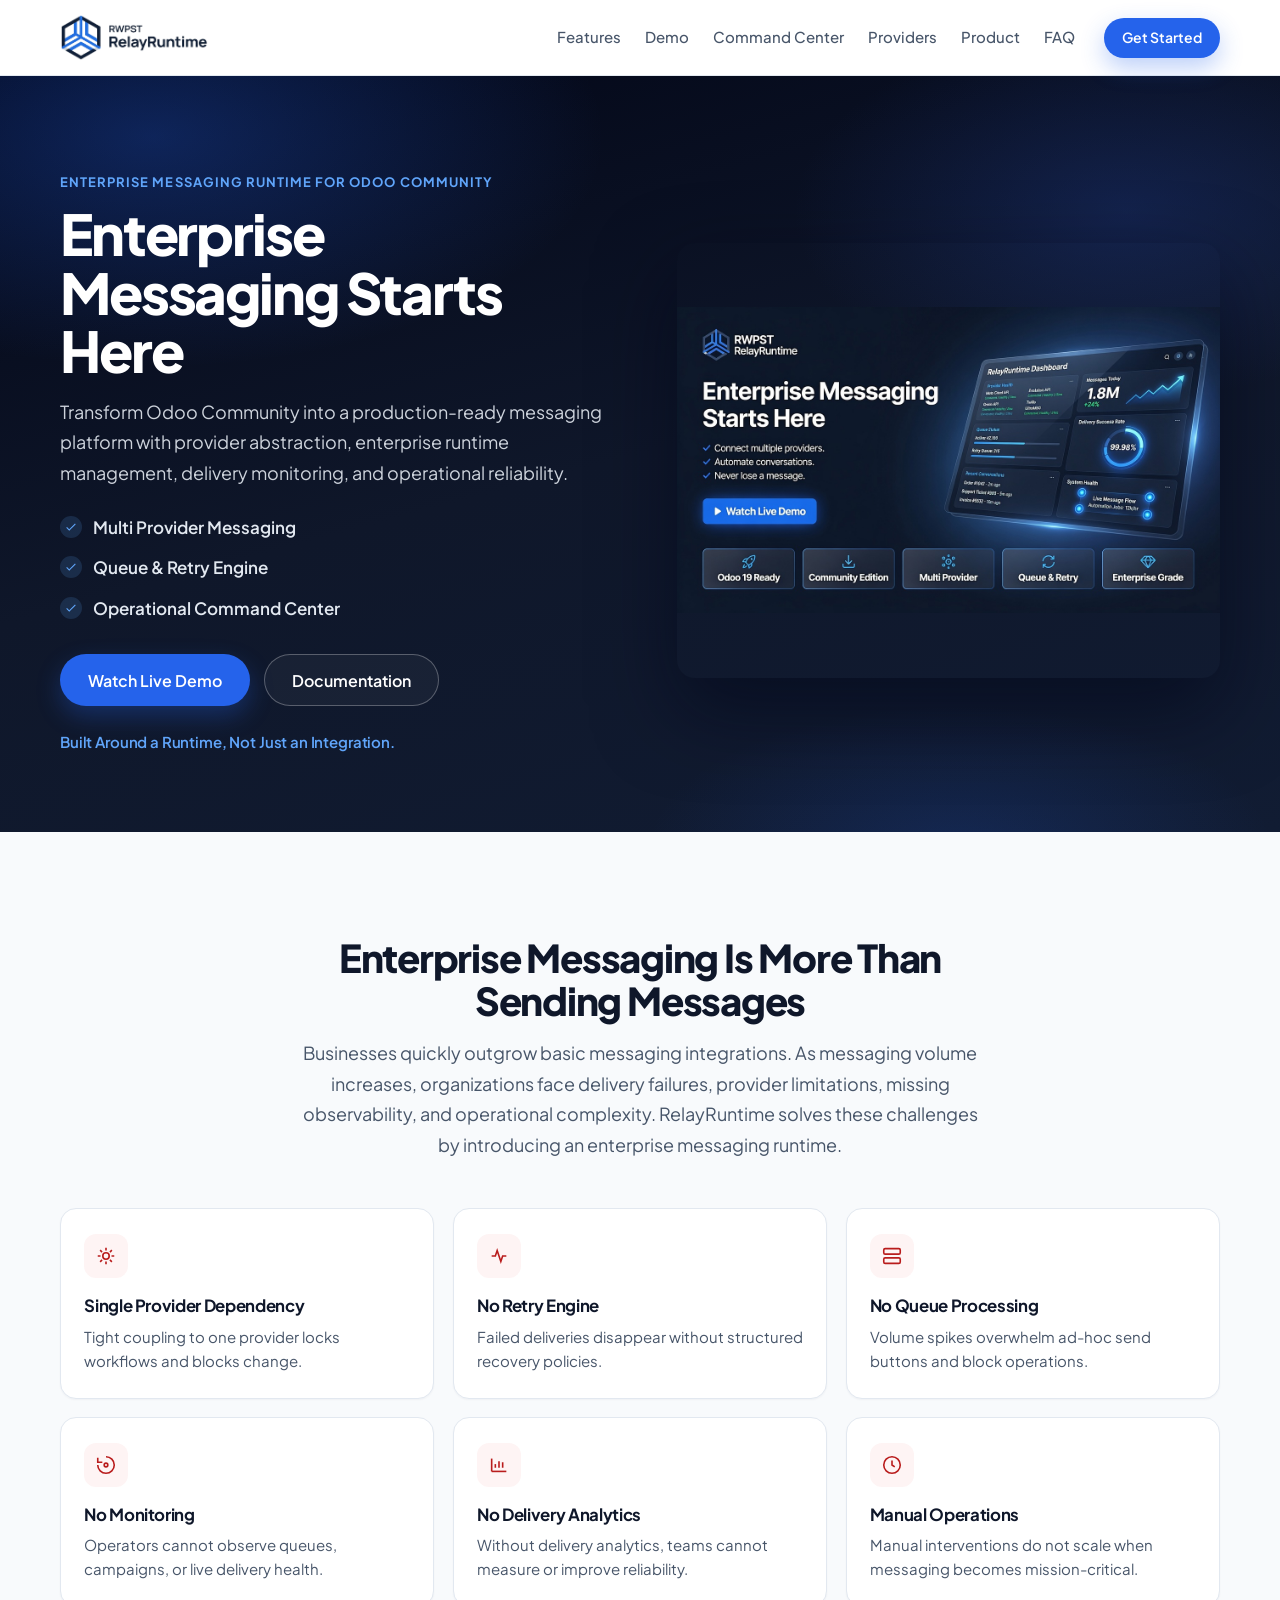
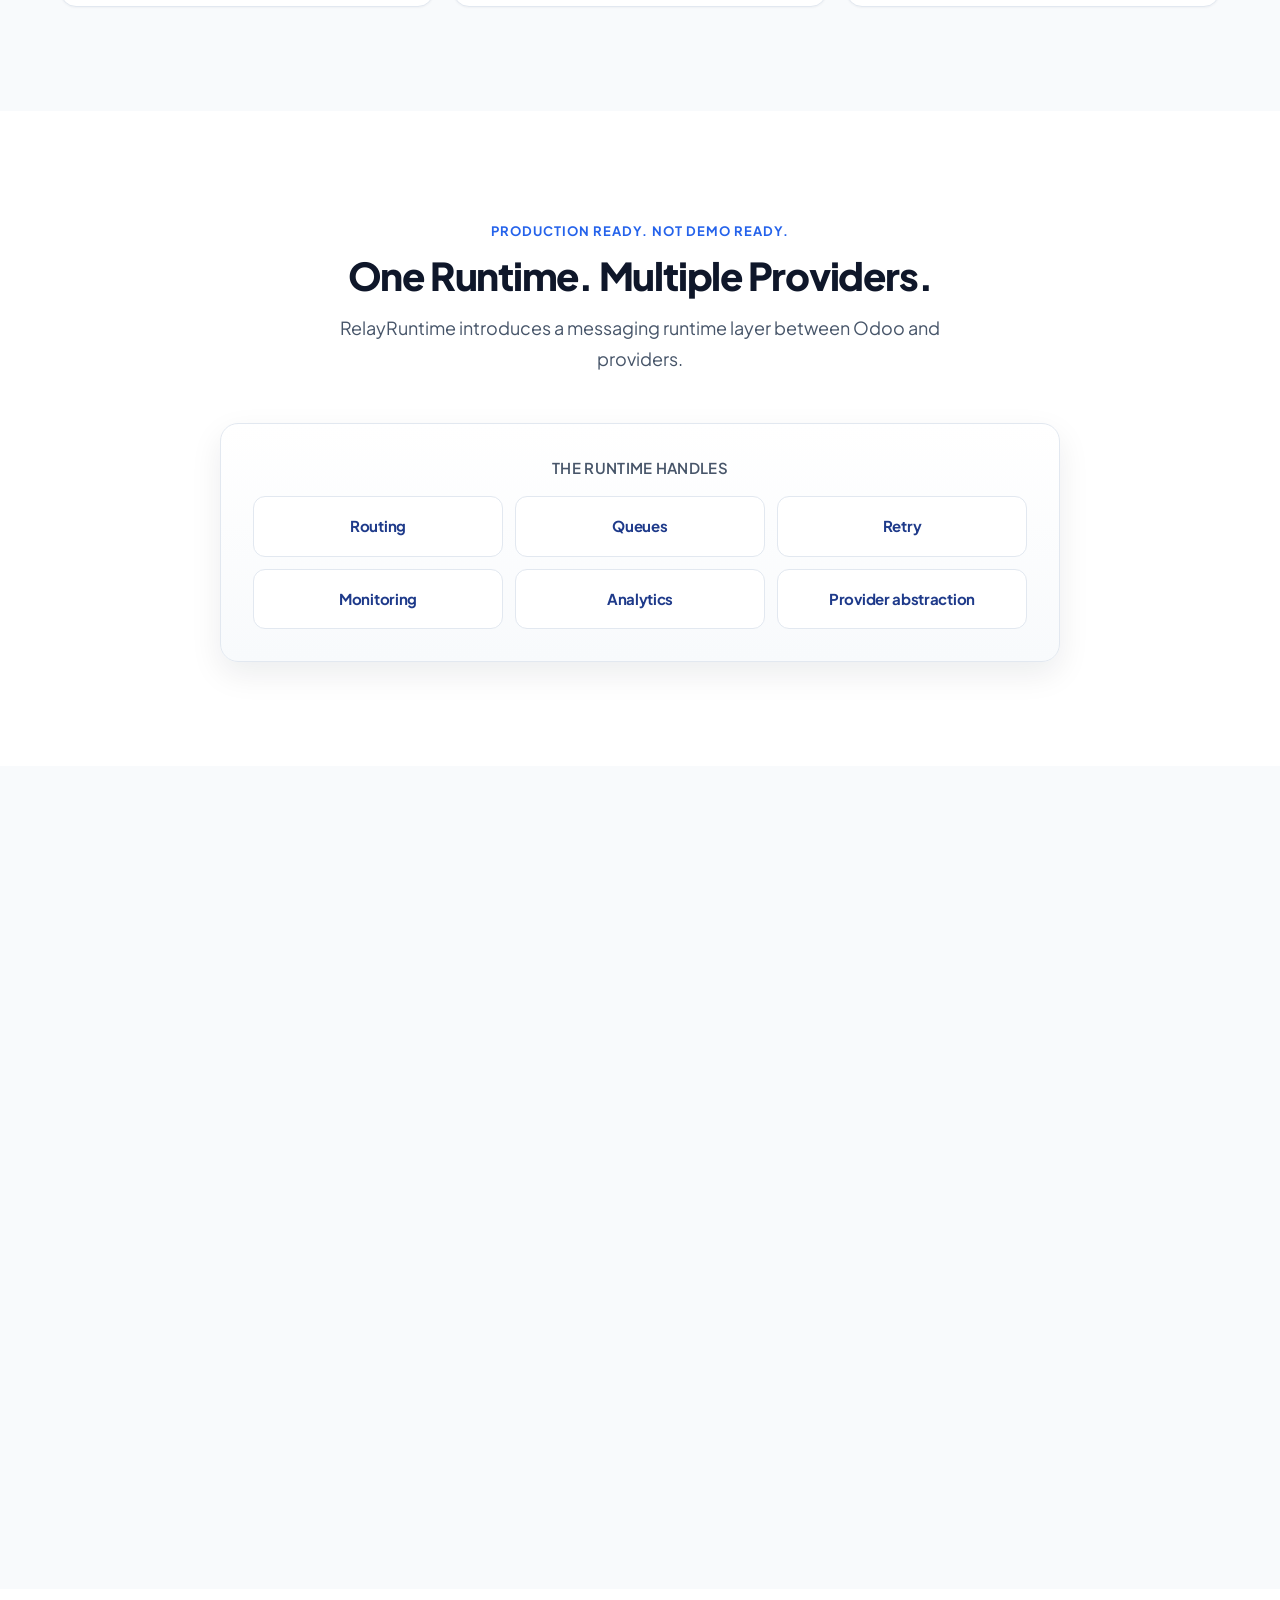
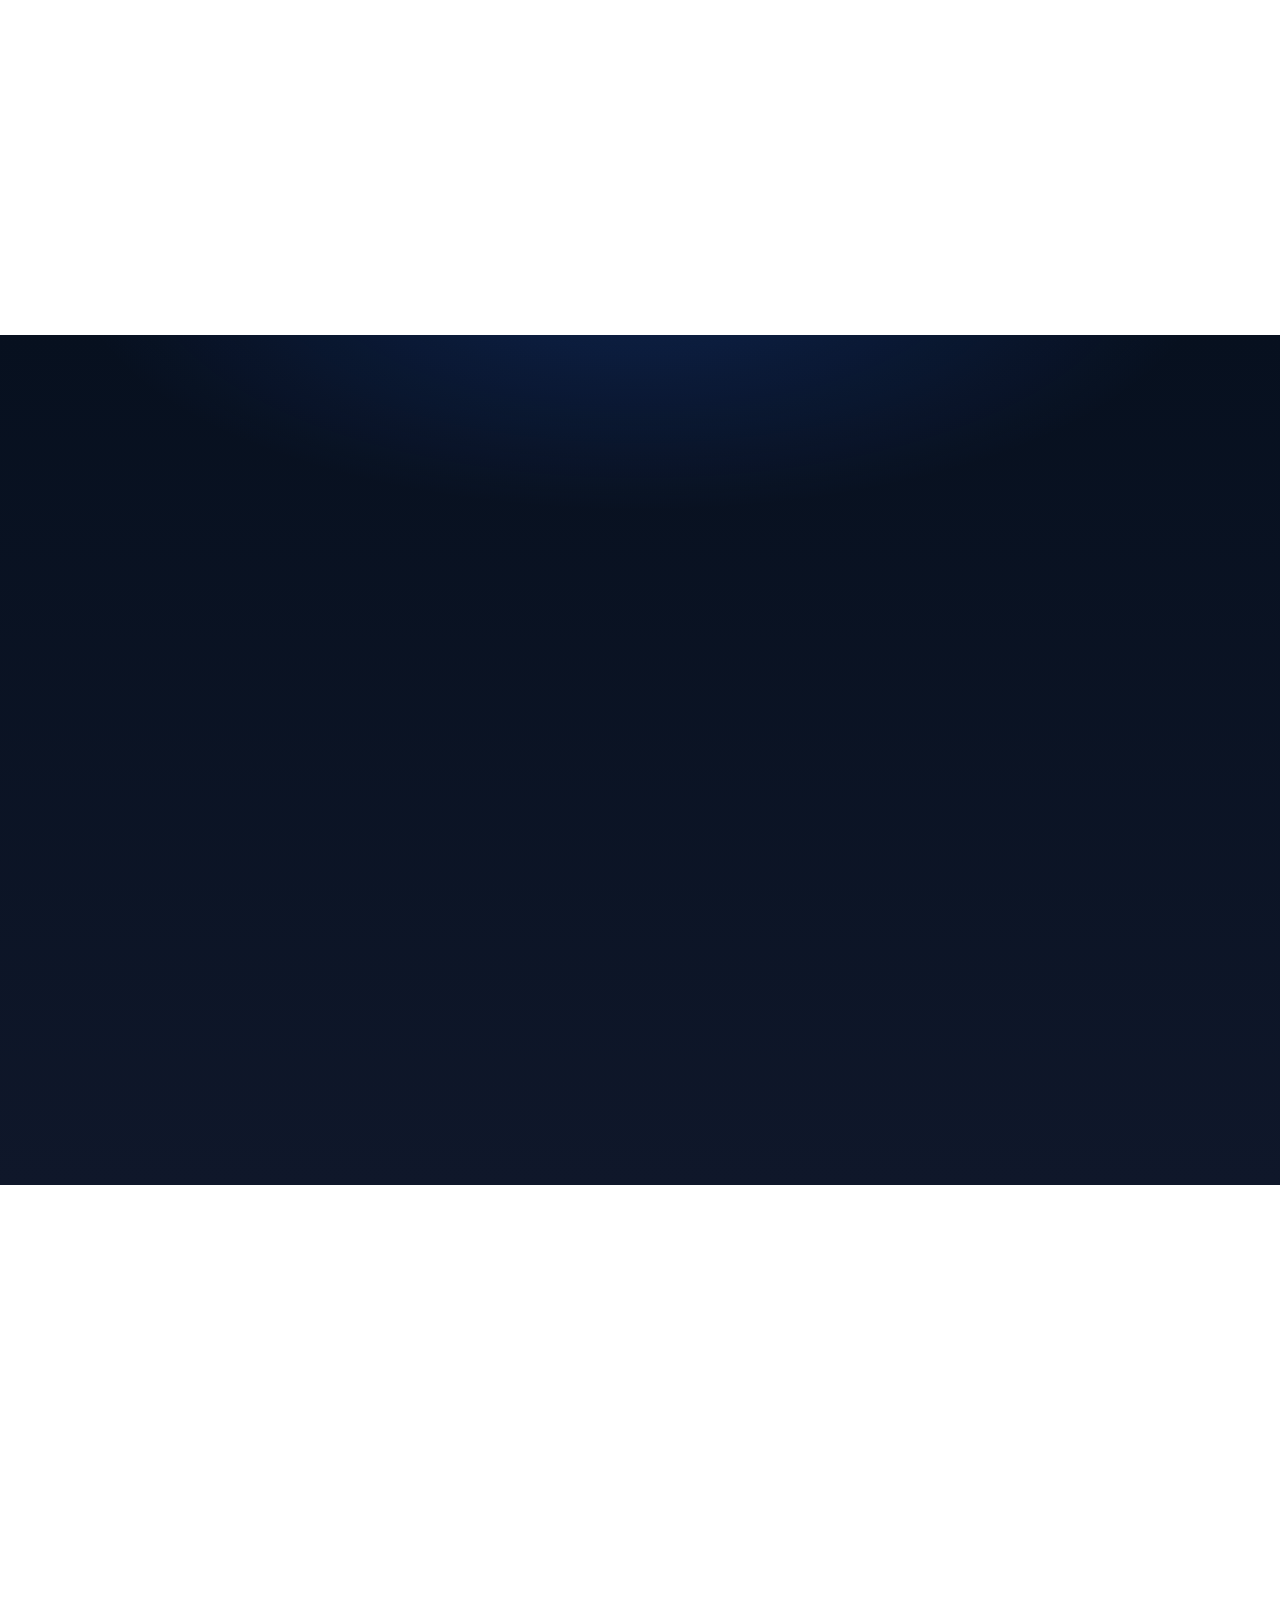
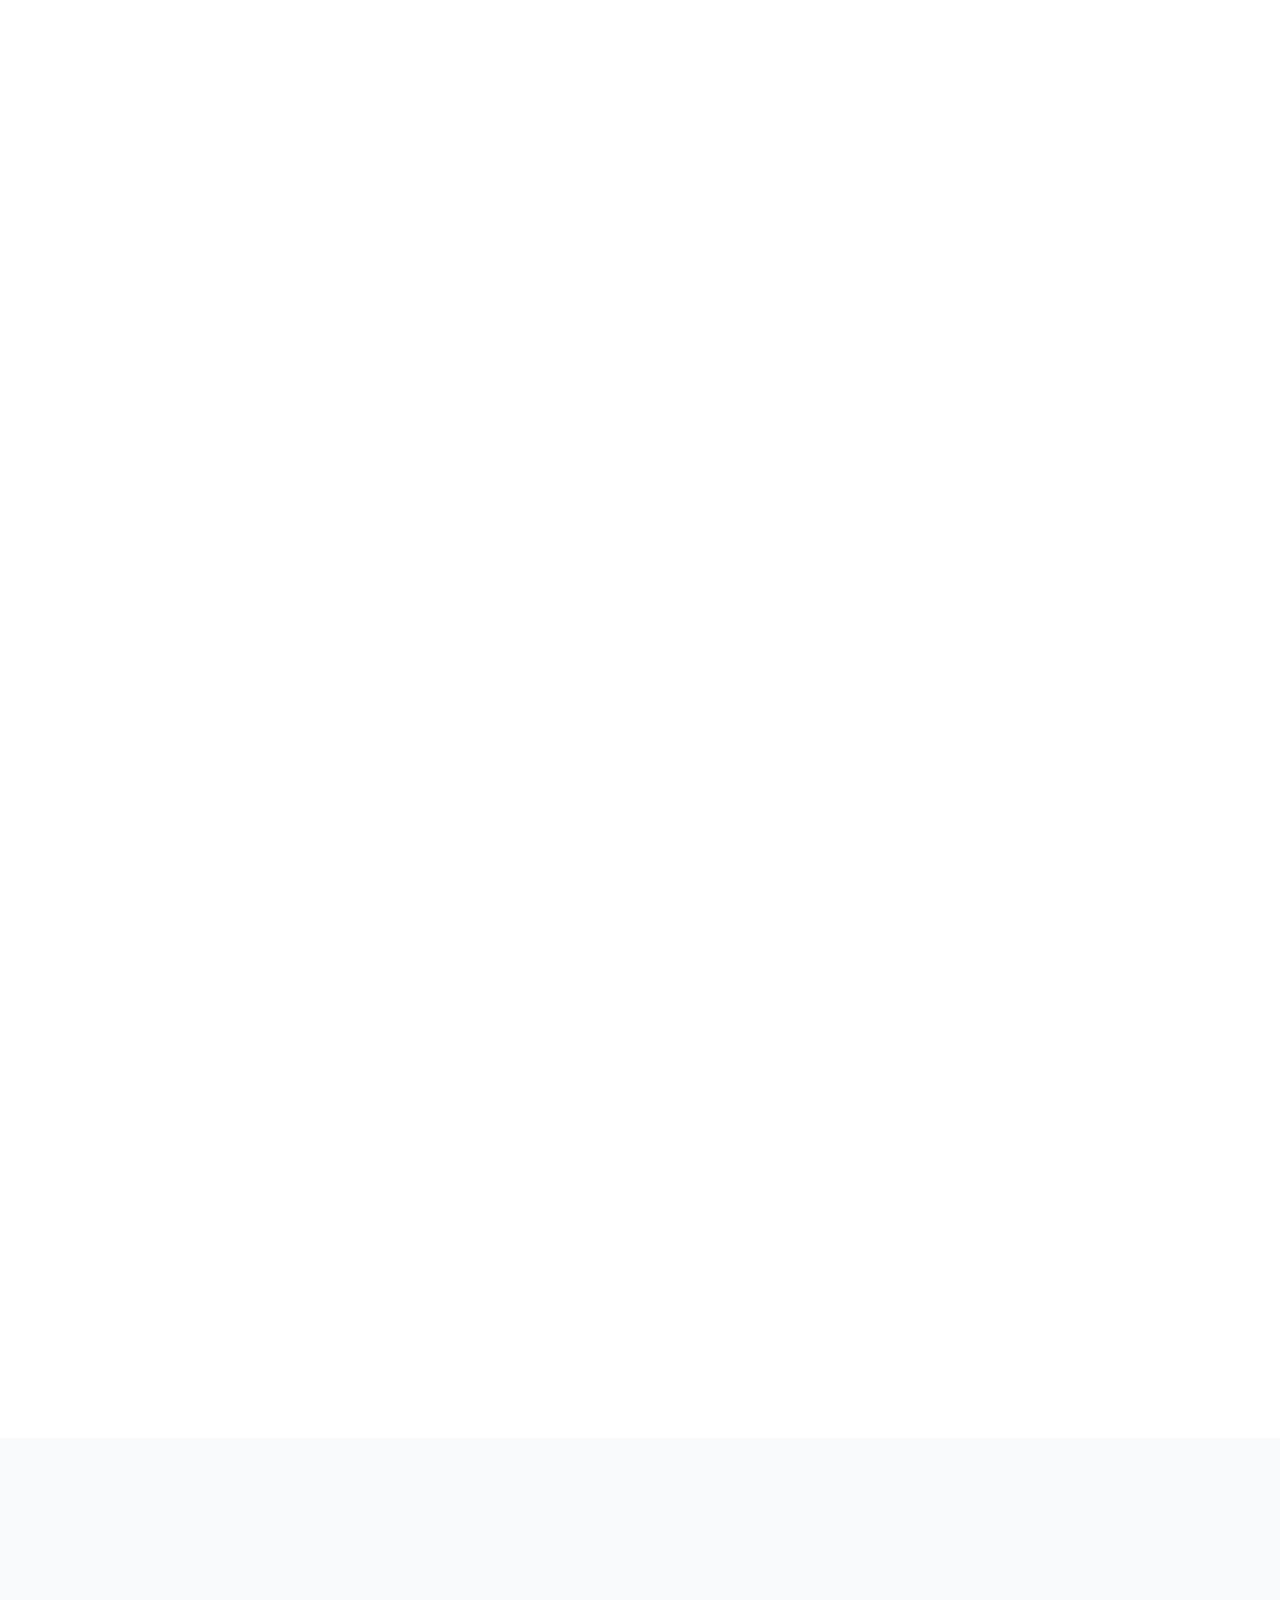
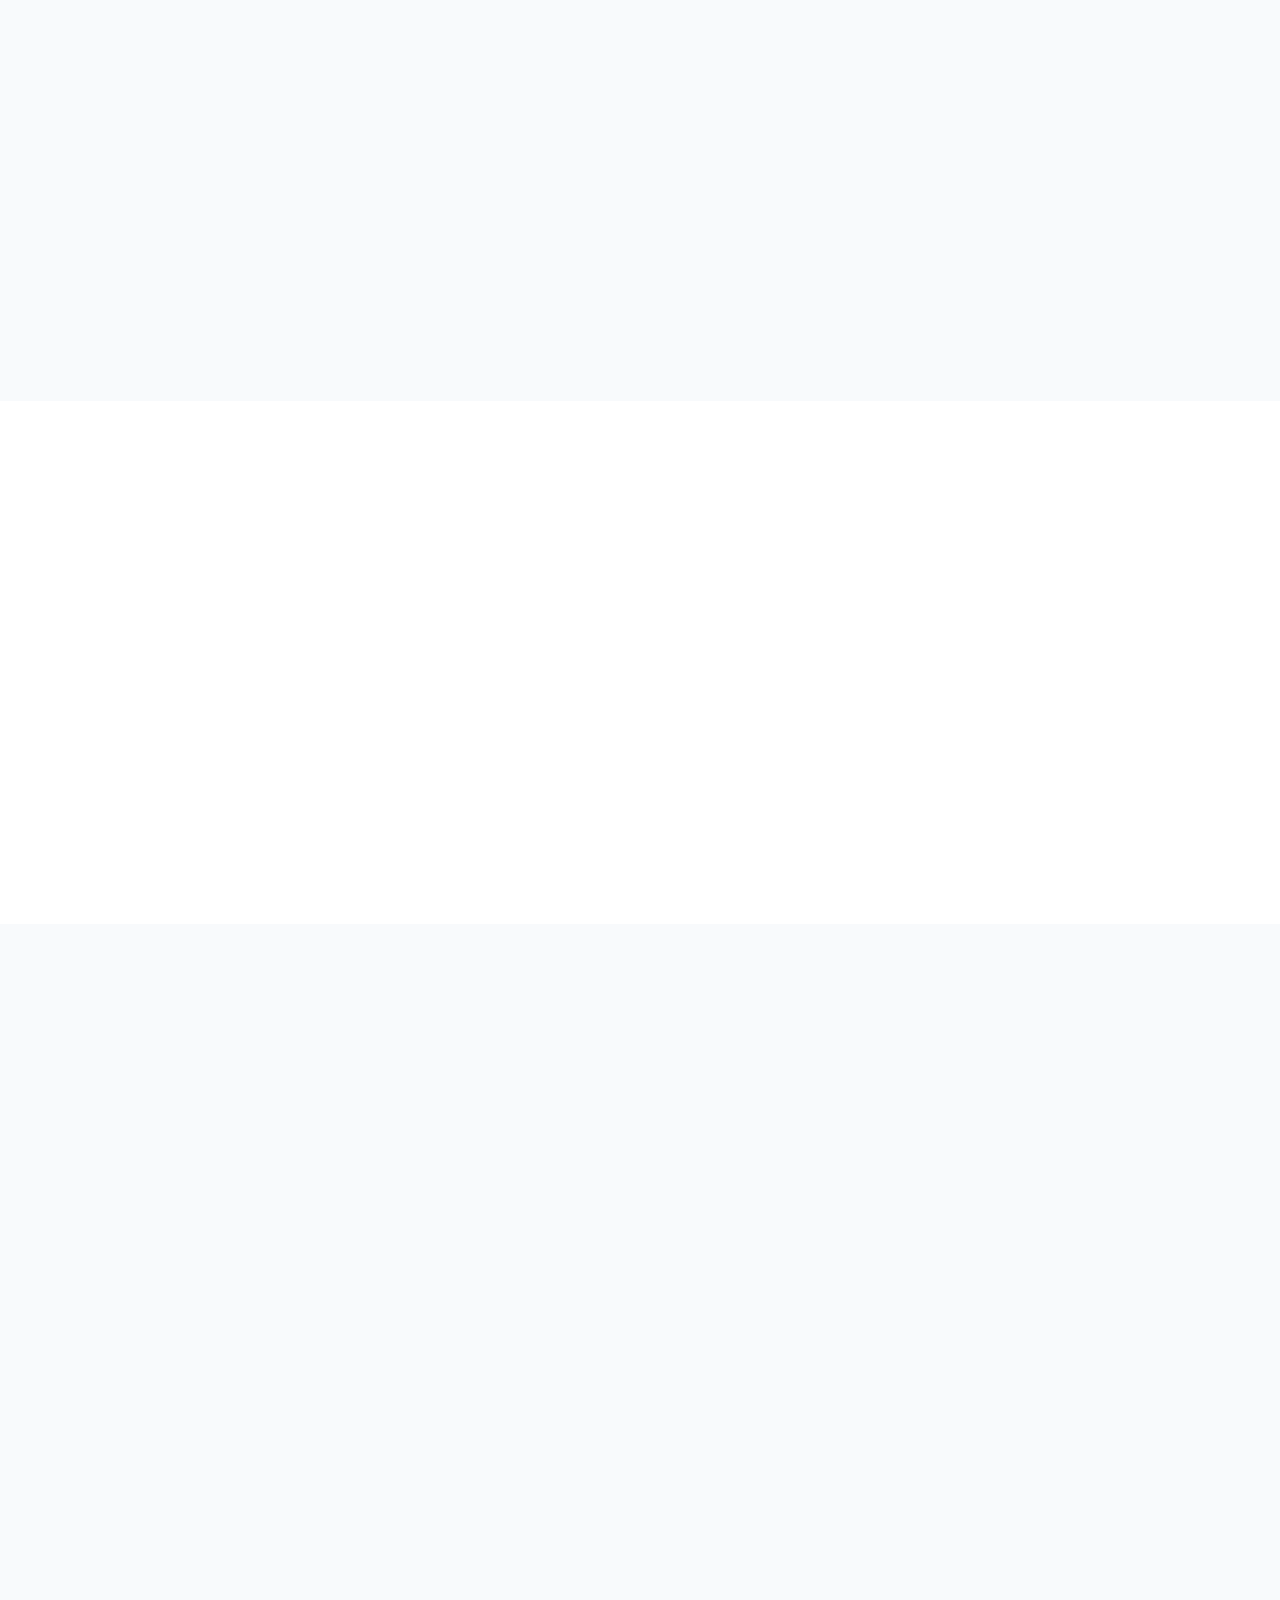
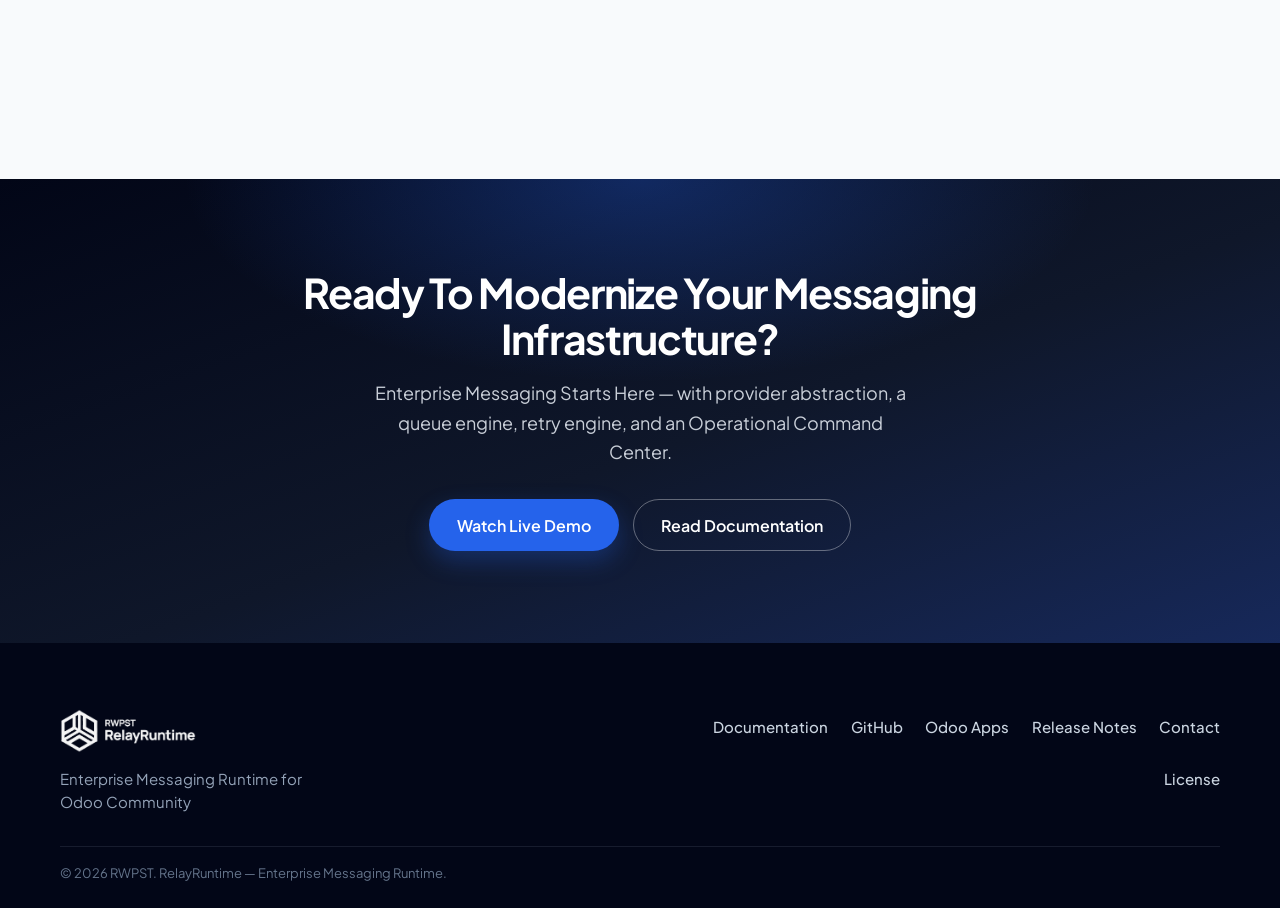
==== commit cfdd3ab1: "RELEASE-016: Integrate official RelayRuntime demo and Odoo Apps demo CTA Co-authored-by: Cursor <cur" ====
--- a/index.html
+++ b/index.html
@@ -97,6 +97,7 @@
 
       <ul class="nav__menu" id="nav-menu">
         <li><a href="#features">Features</a></li>
+        <li><a href="#demo">Demo</a></li>
         <li><a href="#command-center">Command Center</a></li>
         <li><a href="#providers">Providers</a></li>
         <li><a href="#experience">Product</a></li>
@@ -308,7 +309,42 @@
       </div>
     </section>
 
-    <!-- 5. Operational Command Center -->
+    <!-- 5. Product Demo -->
+    <section class="section" id="demo" aria-labelledby="demo-title">
+      <div class="container">
+        <header class="section__header reveal reveal--up">
+          <h2 id="demo-title">Watch RelayRuntime in Action</h2>
+          <p class="section__lead">
+            Official product demonstration — Command Center, queue engine, and multi-provider messaging on Odoo Community.
+          </p>
+        </header>
+        <div class="demo-video reveal reveal--in">
+          <figure class="browser-frame demo-video__frame">
+            <div class="browser-frame__chrome" aria-hidden="true">
+              <span></span><span></span><span></span>
+              <span class="browser-frame__url">relayruntime · product demo</span>
+            </div>
+            <video
+              class="demo-video__player"
+              controls
+              preload="metadata"
+              loading="lazy"
+              playsinline
+              poster="assets/banner_1.png"
+              width="1280"
+              height="720"
+            >
+              <source src="all_end.mp4" type="video/mp4">
+              Your browser does not support the video tag.
+              <a href="all_end.mp4">Download the RelayRuntime product demo</a>.
+            </video>
+            <figcaption class="sr-only">Official RelayRuntime product demonstration video</figcaption>
+          </figure>
+        </div>
+      </div>
+    </section>
+
+    <!-- 6. Operational Command Center -->
     <section class="section" id="command-center" aria-labelledby="cc-title">
       <div class="container">
         <div class="split">
--- a/css/style.css
+++ b/css/style.css
@@ -725,6 +725,31 @@
 }
 
 /* --------------------------------------------------------------------------
+   Product demo video
+   -------------------------------------------------------------------------- */
+
+.demo-video {
+  max-width: 960px;
+  margin: 0 auto;
+}
+
+.demo-video__frame {
+  margin: 0;
+}
+
+.demo-video__player {
+  display: block;
+  width: 100%;
+  height: auto;
+  aspect-ratio: 16 / 9;
+  background: #0b1220;
+}
+
+.demo-video__frame:hover {
+  transform: none;
+}
+
+/* --------------------------------------------------------------------------
    Cards
    -------------------------------------------------------------------------- */
 
